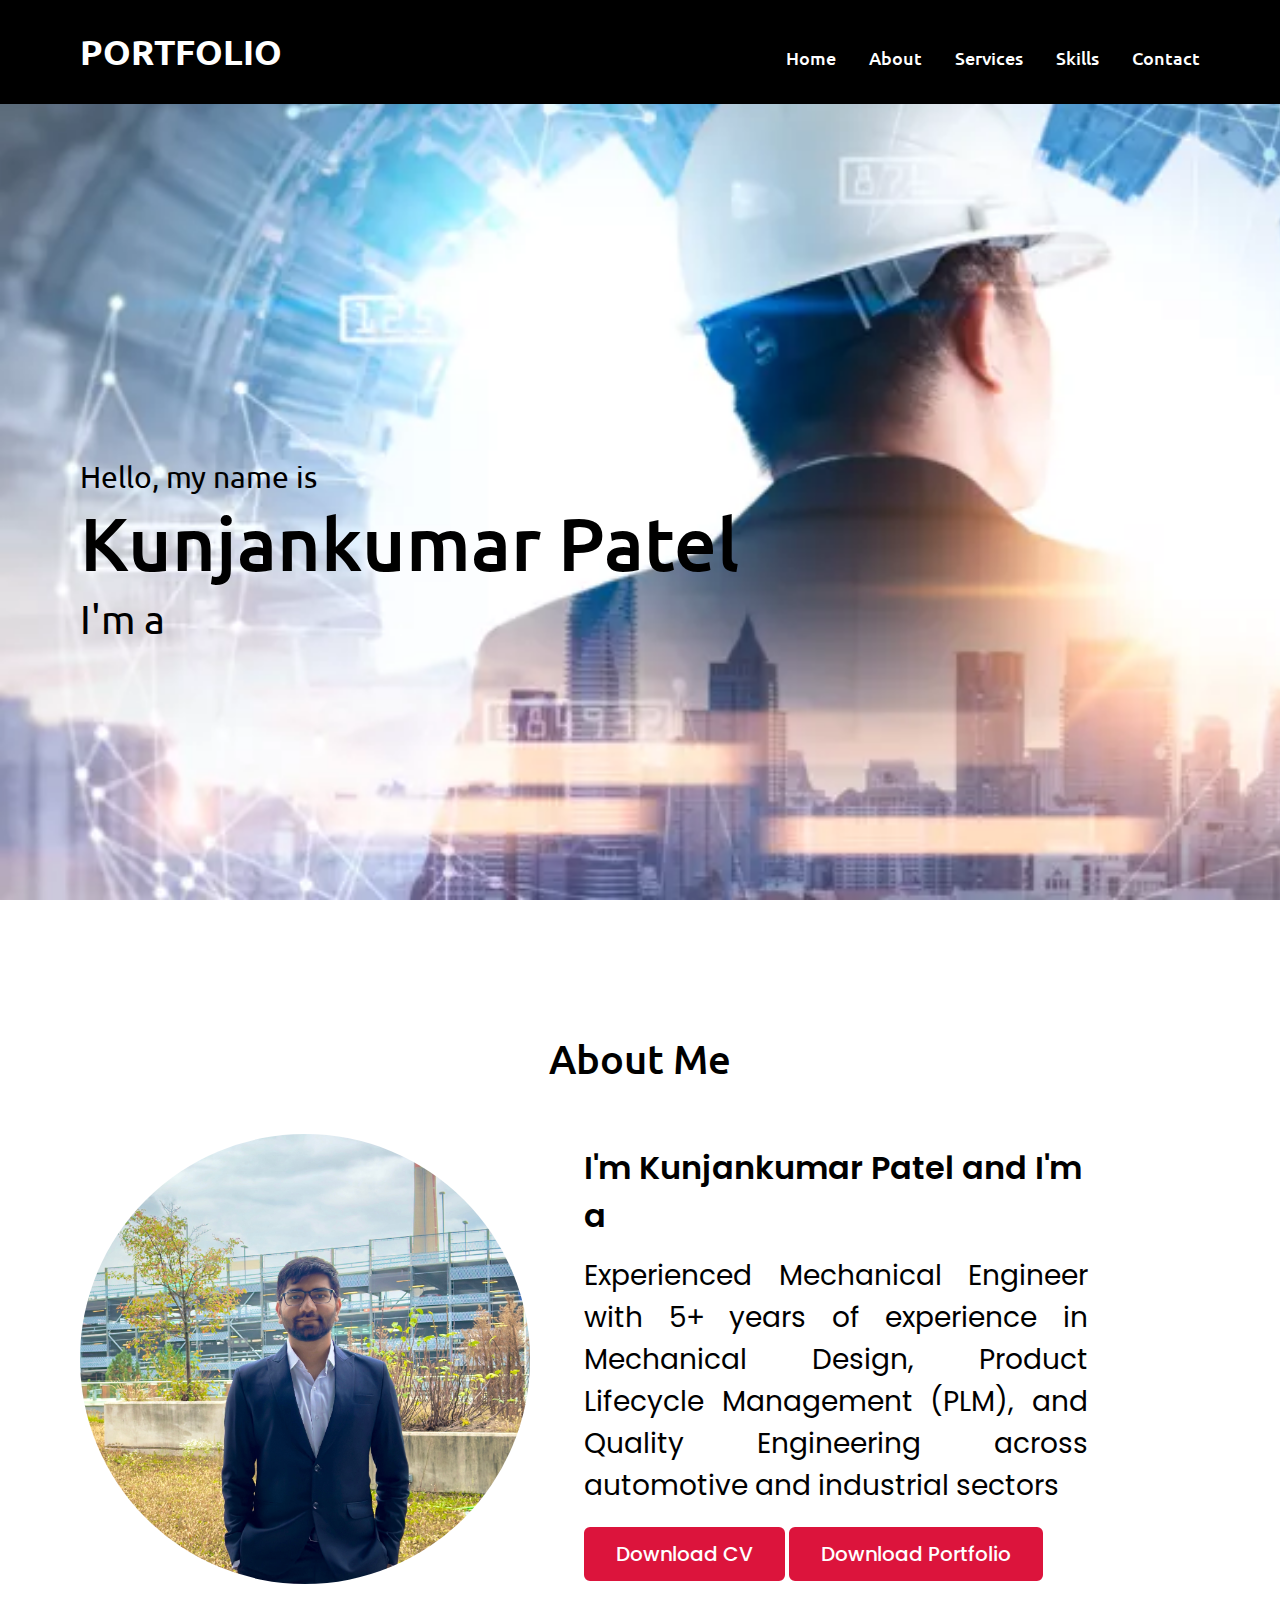
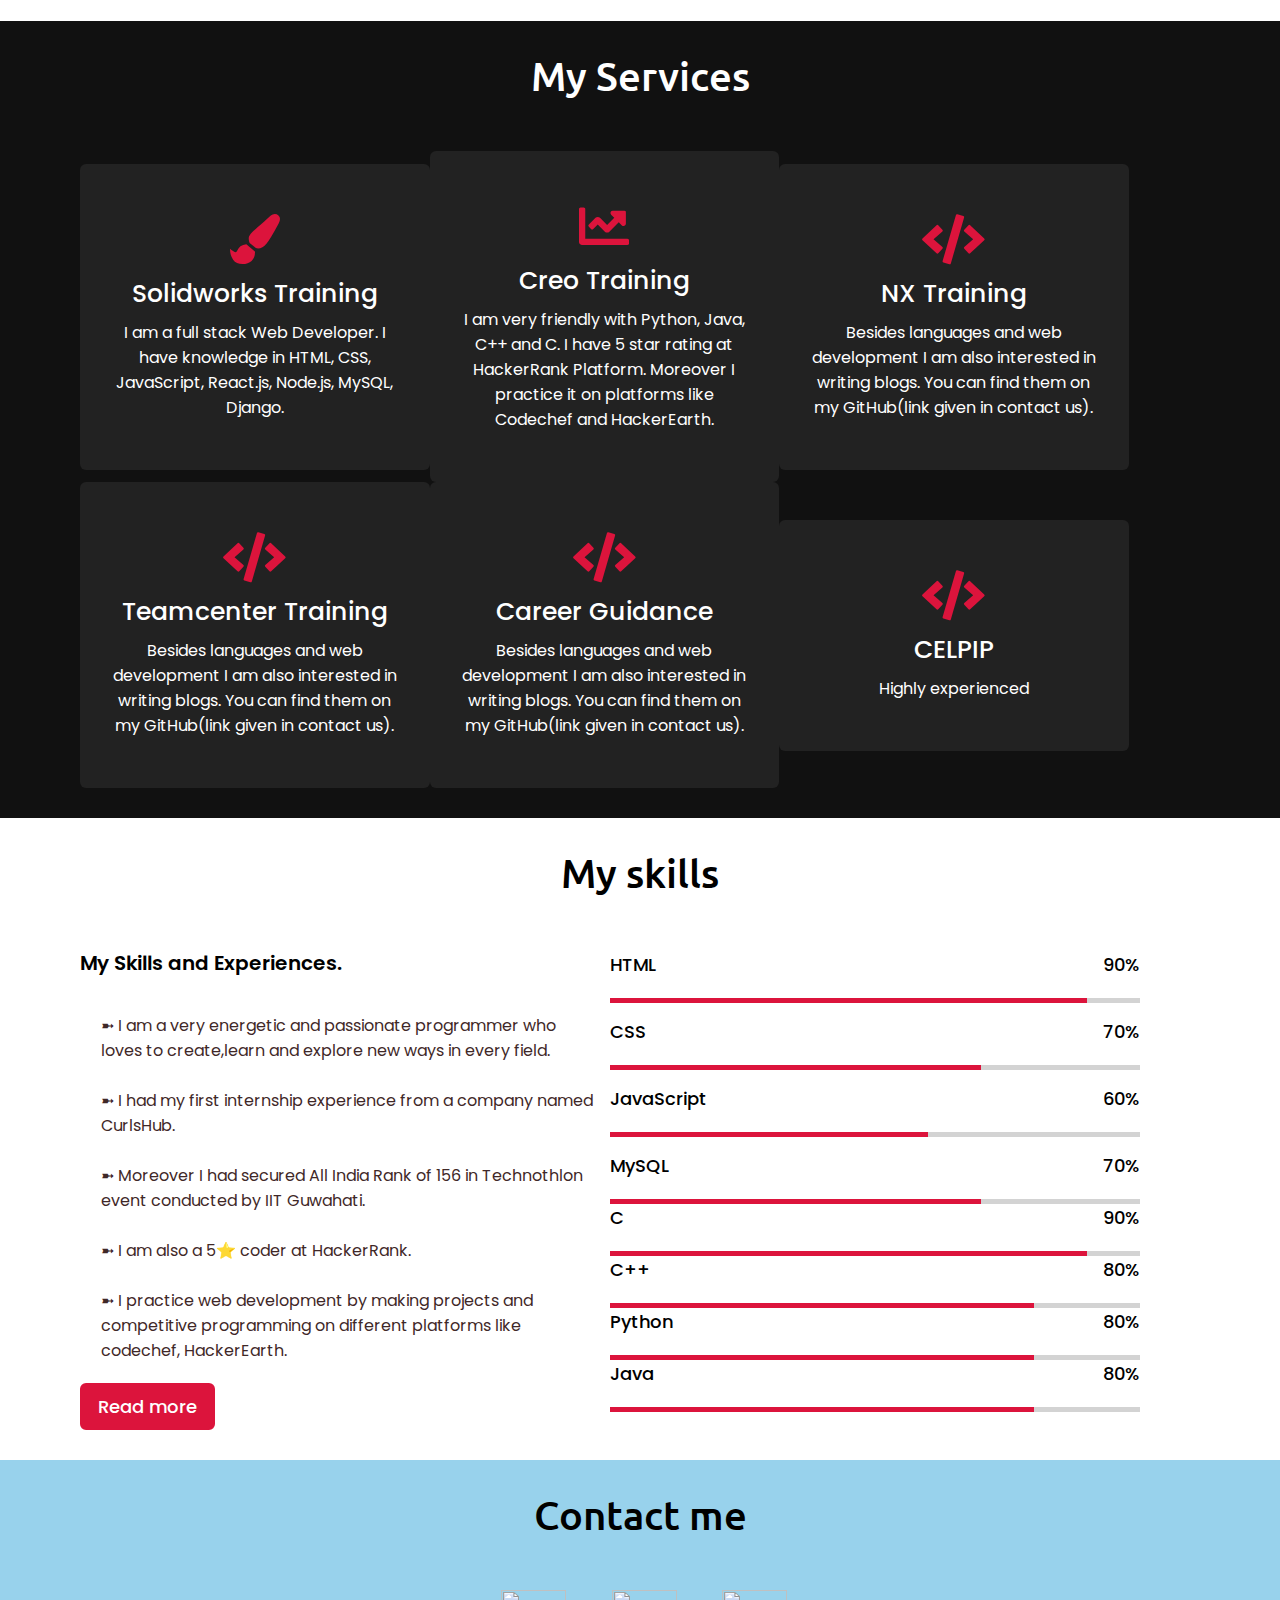
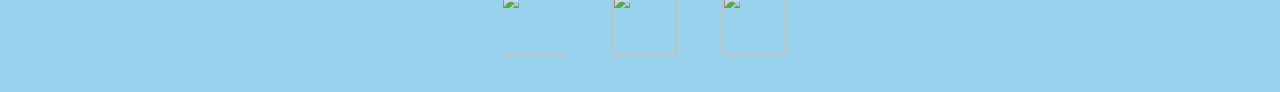
==== index.html @ dd422c94 "Update v1" ====
<!DOCTYPE html>
<html lang="en">
<head>
    <meta charset="UTF-8">
    <meta name="viewport" content="width=device-width, initial-scale=1.0">
    <title>Kunjan's Portfolio</title>
    <link rel="stylesheet" href="style.css">
    <link rel="stylesheet" href="https://cdnjs.cloudflare.com/ajax/libs/font-awesome/5.15.3/css/all.min.css"/>
    <script src="https://code.jquery.com/jquery-3.5.1.min.js"></script>
    <script src="https://cdnjs.cloudflare.com/ajax/libs/typed.js/2.0.11/typed.min.js"></script>
    <script src="https://cdnjs.cloudflare.com/ajax/libs/waypoints/4.0.1/jquery.waypoints.min.js"></script>
    <script src="https://cdnjs.cloudflare.com/ajax/libs/OwlCarousel2/2.3.4/owl.carousel.min.js"></script>
    <link rel="stylesheet" href="https://cdnjs.cloudflare.com/ajax/libs/OwlCarousel2/2.3.4/assets/owl.carousel.min.css"/>

</head>
<body>
    <div class="scroll-up-btn">
        <i class="fas fa-angle-up"></i>
    </div>
    <nav class="navbar">
        <div class="max-width">
            <div class="logo"><a href="#">PORTFO<span>LIO</span></a></div>
            <ul class="menu">
                <li><a href="#home" class="menu-btn">Home</a></li>
                <li><a href="#about" class="menu-btn">About</a></li>
                <li><a href="#services" class="menu-btn">Services</a></li>
                <li><a href="#skills" class="menu-btn">Skills</a></li>
                <li><a href="#contact" class="menu-btn">Contact</a></li>
            </ul>
            <div class="menu-btn">
                <i class="fas fa-bars"></i>
            </div>
        </div>
    </nav>

    <!-- home section start -->
    <section class="home" id="home">
        <div class="max-width">
            <div class="home-content">
                <div class="text-1">Hello, my name is</div>
                <div class="text-2">Kunjankumar Patel</div>
                <div class="text-3">I'm a <span class="typing"></span></div>
                <!-- <a href="#">Hire me</a> -->
            </div>
        </div>
    </section>

    <!-- about section start -->
    <section class="about" id="about">
        <div class="max-width">
            <h2 class="title">About Me</h2>
            <div class="about-content">
                <div class="column left">
                    <img src="images/profile-2.jpg" alt="profile-2">
                </div>
                <div class="column right">
                    <div class="text">I'm Kunjankumar Patel and I'm a <span class="typing-2"></span></div>
                    <p style="font-size: 28px;">Experienced Mechanical Engineer with 5+ years of experience in Mechanical Design, Product Lifecycle Management (PLM), and Quality Engineering across automotive and industrial sectors</p>
                    <a href="https://drive.google.com/file/d/1AfbxkEjsjo0YsPPjgMQxcI9m2tKG1LAT/view?usp=sharing" target="_blank">Download CV</a>
                    <a href="https://drive.google.com/file/d/1v_UxUqCFLa_fbNeFp8MS4AqjCBJvs6bk/view?usp=sharing" target="_blank">Download Portfolio</a>
                </div>
            </div>
        </div>
    </section>

    <!-- services section start -->
    <section class="services" id="services">
        <div class="max-width">
            <h2 class="title">My Services</h2>
            <div class="serv-content">
                <div class="card">
                    <div class="box">
                        <i class="fas fa-paint-brush"></i>
                        <div class="text">Solidworks Training</div>
                        <p>I am a full stack Web Developer. I have knowledge in HTML, CSS, JavaScript, React.js, Node.js, MySQL, Django.</p>
                    </div>
                </div>
                <div class="card">
                    <div class="box">
                        <i class="fas fa-chart-line"></i>
                        <div class="text">Creo Training</div>
                        <p>I am very friendly with Python, Java, C++ and C. I have 5 star rating at HackerRank Platform. Moreover I practice it on platforms like Codechef and HackerEarth.</p>
                    </div>
                </div>
                <div class="card">
                    <div class="box">
                        <i class="fas fa-code"></i>
                        <div class="text">NX Training</div>
                        <p>Besides languages and web development I am also interested in writing blogs. You can find them on my GitHub(link given in contact us).</p>
                    </div>
                </div>
                <div class="card">
                    <div class="box">
                        <i class="fas fa-code"></i>
                        <div class="text">Teamcenter Training</div>
                        <p>Besides languages and web development I am also interested in writing blogs. You can find them on my GitHub(link given in contact us).</p>
                    </div>
                </div>
                <div class="card">
                    <div class="box">
                        <i class="fas fa-code"></i>
                        <div class="text">Career Guidance</div>
                        <p>Besides languages and web development I am also interested in writing blogs. You can find them on my GitHub(link given in contact us).</p>
                    </div>
                </div>
                <div class="card">
                    <div class="box">
                        <i class="fas fa-code"></i>
                        <div class="text">CELPIP</div>
                        <p>Highly experienced</p>
                    </div>
                </div>
               </div>
            </div>
        </div>
    </section>

    <!-- skills section start -->
    <section class="skills" id="skills">
        <div class="max-width">
            <h2 class="title">My skills</h2>
            <div class="skills-content">
                <div class="column left">
                    <div class="text">My Skills and Experiences.</div>
                    <br>
                    <p class="bullet">➼ I am a very energetic and passionate programmer who loves to create,learn and explore new ways in every field.</p><br><p class="bullet">➼ I had my first internship experience from a company named CurlsHub.</p><br><p class="bullet">➼ Moreover I had secured All India Rank of 156 in Technothlon event conducted by IIT Guwahati.</p><br><p class="bullet">➼ I am also a 5⭐ coder at HackerRank.</p><br><p class="bullet">➼ I practice web development by making projects and competitive programming on different platforms like codechef, HackerEarth. </p>
                    <a href="#">Read more</a>
                </div>
                <div class="column right">
                    <div class="bars">
                        <div class="info">
                            <span>HTML</span>
                            <span>90%</span>
                        </div>
                        <div class="line html"></div>
                    </div>
                    <div class="bars">
                        <div class="info">
                            <span>CSS</span>
                            <span>70%</span>
                        </div>
                        <div class="line css"></div>
                    </div>
                    <div class="bars">
                        <div class="info">
                            <span>JavaScript</span>
                            <span>60%</span>
                        </div>
                        <div class="line js"></div>
                    </div>
                    <div class="bars">
                        <div class="info">
                            <span>MySQL</span>
                            <span>70%</span>
                        </div>
                        <div class="line mysql"></div>
                    <div class="bars">
                        <div class="info">
                            <span>C</span>
                            <span>90%</span>
                        </div>
                        <div class="line C"></div>
                    <div class="bars">
                        <div class="info">
                            <span>C++</span>
                            <span>80%</span>
                        </div>
                        <div class="line Cpp"></div>
                    <div class="bars">
                        <div class="info">
                            <span>Python</span>
                            <span>80%</span>
                        </div>
                        <div class="line python"></div>
                    <div class="bars">
                        <div class="info">
                            <span>Java</span>
                            <span>80%</span>
                        </div>
                        <div class="line java"></div>
                        </div>
                        </div>
                    </div>
                </div>
            </div>
        </div>
    </section>

    <!-- contact section start -->
    <section class="contact" id="contact">
        <div class="max-width">
            <h2 class="title">Contact me</h2>
            <p align="center"> 

                &nbsp; <a href="https://www.linkedin.com/in/jaahanava-joshi-10/" class="symbol" target="_blank" rel="noopener noreferrer"><img src="https://i.pinimg.com/originals/de/b4/6f/deb46f02a59e3b3a2aa58fac16290d63.gif" width="65" height="65" /></a>

                &nbsp; <a href="mailto:jaahanavajoshi@gmail.com" class="symbol" target="_blank" rel="noopener noreferrer"><img src="https://img.icons8.com/plasticine/100/000000/gmail.png"  width="65" height="65" /></a>

                &nbsp; <a href="https://www.instagram.com/jaahanava/" class="symbol" target="_blank" rel="noopener noreferrrer"><img src="https://media1.tenor.com/images/f26b2768c4f985a9349c3db3b2ef6a75/tenor.gif?itemid=12518165" width="65" height="65"/></a>

                </p>
        </div>
    </section>
    <script src="script.js"></script>
</body>
</html>
---- style.css ----
@import url('https://fonts.googleapis.com/css2?family=Poppins:wght@400;500;600;700&family=Ubuntu:wght@400;500;700&display=swap');

*{
    margin: 0;
    padding: 0;
    box-sizing: border-box;
    text-decoration: none;
}
html{
    scroll-behavior: smooth;
    width: 100%;
}

/* custom scroll bar */
::-webkit-scrollbar {
    width: 10px;
}
::-webkit-scrollbar-track {
    background: #f1f1f1;
}
::-webkit-scrollbar-thumb {
    background: #888;
}

::-webkit-scrollbar-thumb:hover {
    background: #555;
}

/* all similar content styling codes */
section{
    padding: 30px 0;
}
.max-width{
    padding: 0 80px;
    margin: auto;
}
.about, .services, .skills, .teams, .contact, footer{
    font-family: 'Poppins', sans-serif;
}
.about .about-content,
.services .serv-content,
.skills .skills-content,
.contact .contact-content{
    display: flex;
    flex-wrap: wrap;
    align-items: center;
}
section .title{
    position: static;
    text-align: center;
    font-size: 40px;
    font-weight: 500;
    margin-bottom: 40px;
    padding-bottom: 10px;
    font-family: 'Ubuntu', sans-serif;
}
section .title::before{
    /* content: ""; */
    position: absolute;
    bottom: 0px;
    left: 50%;
    width: 180px;
    height: 3px;
    background: #111;
    transform: translateX(-50%);
}
section .title::after{
    position: absolute;
    bottom: -8px;
    left: 50%;
    font-size: 20px;
    color: crimson;
    padding: 0 5px;
    background: #fff;
    transform: translateX(-50%);
}

/* navbar styling */
.navbar{
    position: sticky;
    background-color: black;
    width: 100%;
    z-index: 999;
    padding: 30px 0;
    font-family: 'Ubuntu', sans-serif;
    transition: all 0.3s ease;
}
.navbar.sticky{
    padding: 15px 0;
    position: sticky;
    background: crimson;
}
.navbar .max-width{
    display: flex;
    font-size: 35px;
    align-items: center;
    justify-content: space-between;
}
.navbar .logo a{
    color: white;
    font-size: 35px;
    font-weight: 600;
}
.navbar .logo a span{
    /* color: crimson; */
    transition: all 0.3s ease;
}
.navbar.sticky .logo a span{
    color: #fff;
}
.navbar .menu li{
    list-style: none;
    display: inline-block;
}
.navbar .menu li a{
    display: block;
    color: white;
    font-size: 18px;
    font-weight: 500;
    margin-left: 25px;
    transition: all 0.3s ease-out;
}
.navbar .menu li a:hover{
    color: crimson;
}
.navbar.sticky .menu li a:hover{
    color: #fff;
}

/* menu btn styling */
.menu-btn{
    color: #fff;
    font-size: 23px;
    cursor: pointer;
    display: none;
}
.scroll-up-btn{
    position: fixed;
    height: 45px;
    width: 42px;
    background: crimson;
    right: 30px;
    bottom: 10px;
    text-align: center;
    line-height: 45px;
    color: #fff;
    z-index: 9999;
    font-size: 30px;
    border-radius: 6px;
    border-bottom-width: 2px;
    cursor: pointer;
    opacity: 0;
    pointer-events: none;
    transition: all 0.3s ease;
}
.scroll-up-btn.show{
    bottom: 30px;
    opacity: 1;
    pointer-events: auto;
}
.scroll-up-btn:hover{
    filter: brightness(90%);
}


/* home section styling */
.home{
    display: flex;
    background: url("images/newbanner.webp") no-repeat;
    height: 100vh;
    color: #f40c0c;
    min-height: 500px;
    background-size: cover;
    background-attachment: fixed;
    font-family: 'Ubuntu', sans-serif;
}
.home .max-width{
  width: 100%;
  display: flex;
}
.home .max-width .row{
  margin-right: 0;
}
.home .home-content .text-1{
    font-size: 30px;
    color:black;
}
.home .home-content .text-2{
    color:black;
    font-size: 75px;
    font-weight: 500;
}
.home .home-content .text-3{
    color:black;
    font-size: 40px;
    margin: 5px 0;
}
.home .home-content .text-3 span{
    color: crimson;
    font-weight: 500;
}

.about .about-content .left{
    width: 45%;
}
.about .about-content .left img{
    height: 450px;
    width: 450px;
    object-fit: cover;
    border-radius: 70%;
}
.about .about-content .right{
    width: 45%;
}
.about .about-content .right .text{
    font-size: 32px;
    font-weight: 600;
    margin-bottom: 15px;
}
.about .about-content .right .text span{
    color: crimson;
}
.about .about-content .right p{
    text-align: justify;

}
.about .about-content .right a{
    display: inline-block;
    background: crimson;
    color: #fff;
    font-size: 20px;
    font-weight: 500;
    padding: 10px 30px;
    margin-top: 20px;
    border-radius: 6px;
    border: 2px solid crimson;
    transition: all 0.3s ease;
}
.about .about-content .right a:hover{
    color: black;
    background: white;
}

/* services section styling */
.services, .teams{
    color:#fff;
    background: #111;
}
.services .title::before,
.teams .title::before{
    background: #fff;
}
.services .serv-content .card{
    width: calc(33% - 20px);
    background: #222;
    text-align: center;
    border-radius: 6px;
    padding: 50px 25px;
    cursor: pointer;
    transition: all 0.3s ease-out;
}
.services .serv-content .card:hover{
    background: crimson;
}
.services .serv-content .card .box{
    transition: all 0.3s ease-out;
}
.services .serv-content .card:hover .box{
    transform: scale(1.05);
}
.services .serv-content .card i{
    font-size: 50px;
    color: crimson;
    transition: all 0.3s ease-out;
}
.services .serv-content .card:hover i{
    color: #fff;
}
.services .serv-content .card .text{
    font-size: 25px;
    font-weight: 500;
    margin: 10px 0 7px 0;
}

/* skills section styling */


.skills .skills-content .column{
    width: calc(50% - 30px);
}
.skills .skills-content .left .text{
    font-size: 20px;
    font-weight: 600;
    margin-bottom: 10px;
}
.skills .skills-content .left p{
    text-align: justify;
    text-align: left;
    padding-right: 2%;
}
.skills .skills-content .left a{
    display: inline-block;
    background: crimson;
    color: #fff;
    font-size: 18px;
    font-weight: 500;
    padding: 8px 16px;
    margin-top: 20px;
    border-radius: 6px;
    border: 2px solid crimson;
    transition: all 0.3s ease;
}
.skills .skills-content .left a:hover{
    color: crimson;
    background: none;
}
.skills .skills-content .right .bars{
    margin-bottom: 15px;
}
.skills .skills-content .right .info{
    display: flex;
    margin-bottom: 20px;
    align-items: center;
    justify-content: space-between;
}
.skills .skills-content .right span{
    font-weight: 500;
    font-size: 18px;
}
.skills .skills-content .right .line{
    height: 5px;
    width: 100%;
    background: lightgrey;
    position: relative;
}
.skills .skills-content .right .line::before{
    content: "";
    position: absolute;
    height: 100%;
    left: 0;
    top: 0;
    background: crimson;
}
.skills-content .right .html::before{
    width: 90%;
}
.skills-content .right .css::before{
    width: 70%;
}
.skills-content .right .js::before{
    width: 60%;
}
.skills-content .right .mysql::before{
    width: 70%;
}
.skills-content .right .C::before{
    width: 90%;
}
.skills-content .right .Cpp::before{
    width: 80%;
}
.skills-content .right .python::before{
    width: 80%;
}
.skills-content .right .java::before{
    width: 80%;
}
.bullet {
    color: rgb(63, 40, 40);
    margin-left: 4%;
}


/* contact section styling */
.contact {
    background-color: rgb(152, 210, 236);
}
.symbol {
    padding: 1.5%;
}

/* responsive media query start */
@media (max-width: 1104px) {
    .about .about-content .left img{
        height: 230px;
        width: 230px;
    }
}

@media (max-width: 991px) {
    .max-width{
        padding: 0 24px;
    }
}
@media (max-width: 947px){
    .menu-btn{
        display: block;
        z-index: 999;
    }
    .menu-btn i.active:before{
        content: "\f00d";
    }
    .navbar .menu{
        position: fixed;
        height: 100vh;
        width: 100%;
        left: -100%;
        top: 0;
        background: #111;
        text-align: center;
        padding-top: 80px;
        transition: all 0.3s ease-out;
    }
    .navbar .menu.active{
        left: 0;
    }
    .navbar .menu li{
        display: block;
    }
    .navbar .menu li a{
        display: inline-block;
        margin: 20px 0;
        font-size: 25px;
    }
    .home .home-content .text-2{
        font-size: 70px;
    }
    .home .home-content .text-3{
        font-size: 35px;
    }
    .home .home-content a{
        font-size: 23px;
        padding: 10px 30px;
    }
    .max-width{
        max-width: 930px;
    }
    .about .about-content .column{
        width: 100%;
    }
    .about .about-content .left{
        display: flex;
        justify-content: center;
        margin: 0 auto 60px;
    }
    .about .about-content .right{
        flex: 100%;
    }
    .services .serv-content .card{
        width: calc(50% - 10px);
        margin-bottom: 20px;
    }
    .skills .skills-content .column,
    .contact .contact-content .column{
        width: 100%;
        margin-bottom: 35px;
    }
}

@media (max-width: 690px) {
    .max-width{
        padding: 0 23px;
    }
    .home .home-content .text-2{
        font-size: 60px;
    }
    .home .home-content .text-3{
        font-size: 32px;
    }
    .home .home-content a{
        font-size: 20px;
    }
    .services .serv-content .card{
        width: 100%;
    }
}

@media (max-width: 500px) {
    .home .home-content .text-2{
        font-size: 50px;
    }
    .home .home-content .text-3{
        font-size: 27px;
    }
    .about .about-content .right .text,
    .skills .skills-content .left .text{
        font-size: 19px;
    }
    .contact .right form .fields{
        flex-direction: column;
    }
    .contact .right form .name,
    .contact .right form .email{
        margin: 0;
    }
    .right form .error-box{
       width: 100%;
    }
    .scroll-up-btn{
        right: 15px;
        bottom: 15px;
        height: 38px;
        width: 35px;
        font-size: 23px;
        line-height: 38px;
    }
    .symbol {
        padding: 12px 15px 12px 15px;
    }
}
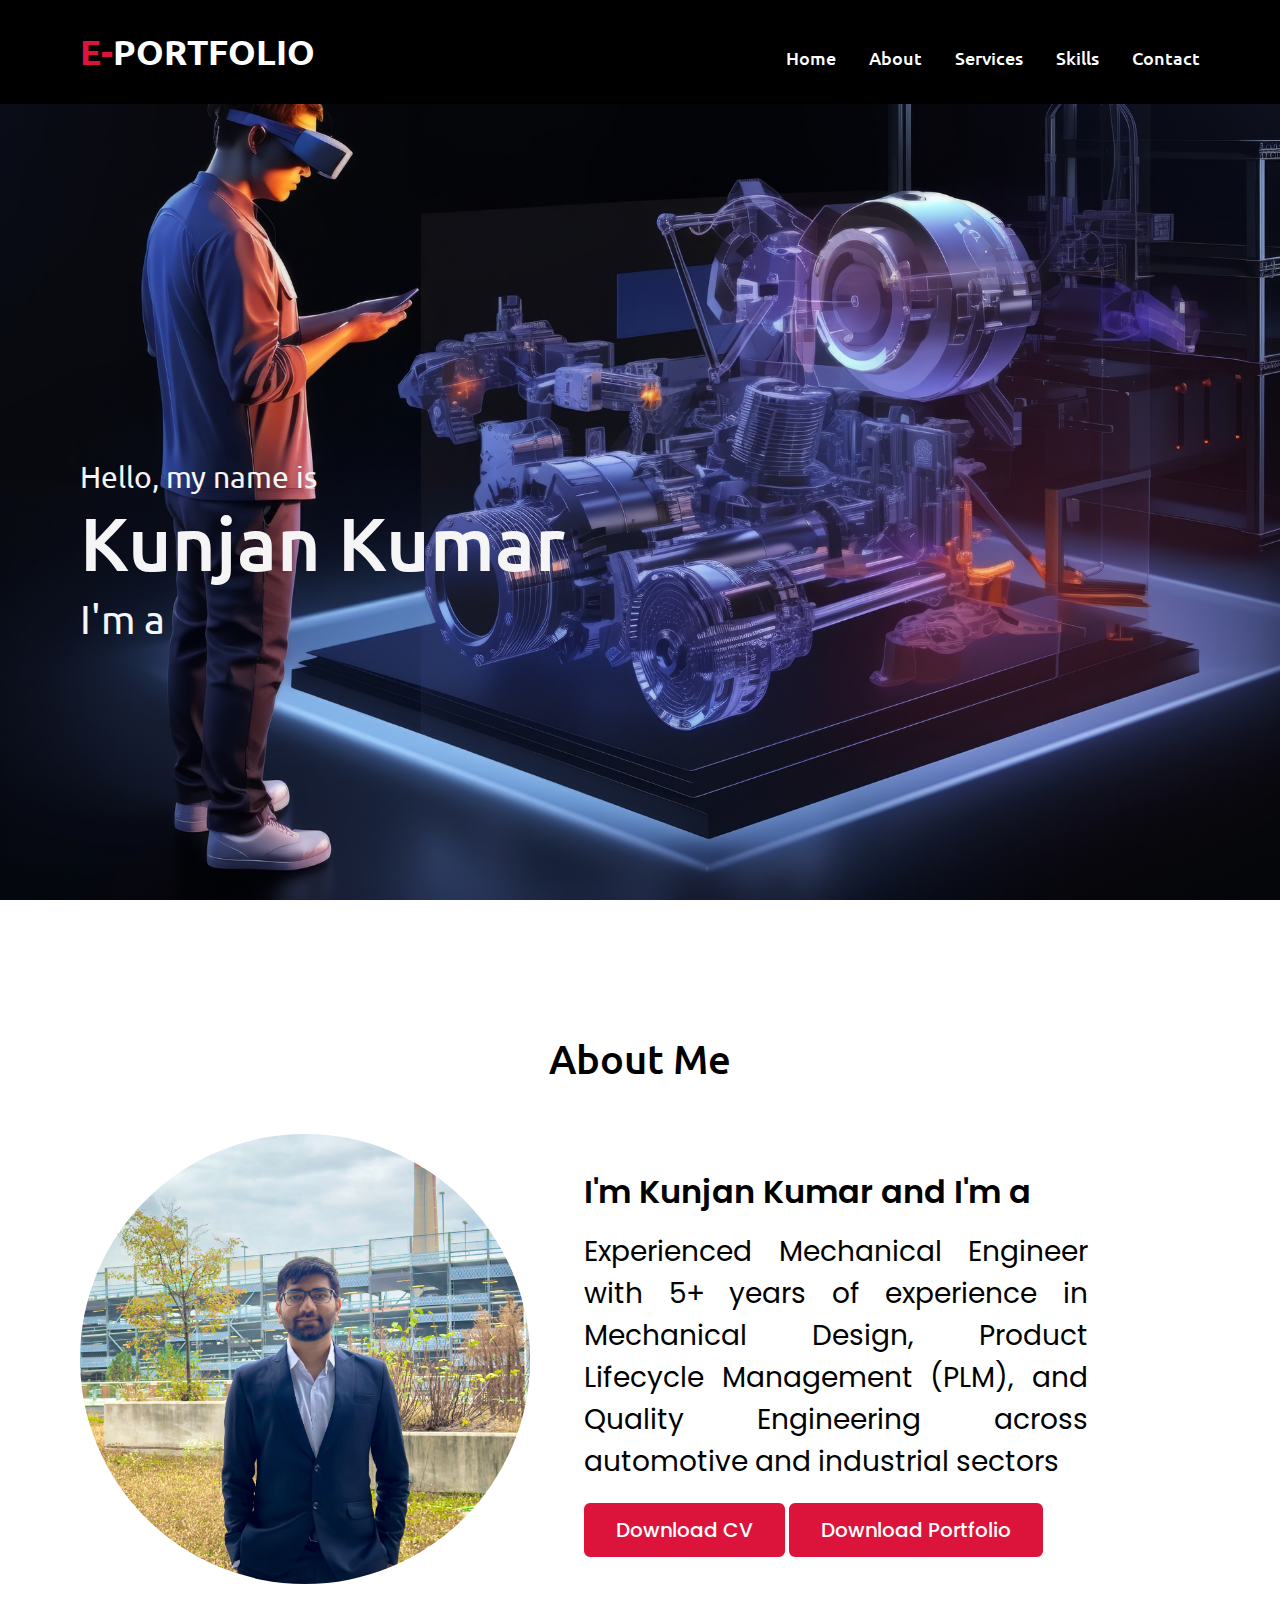
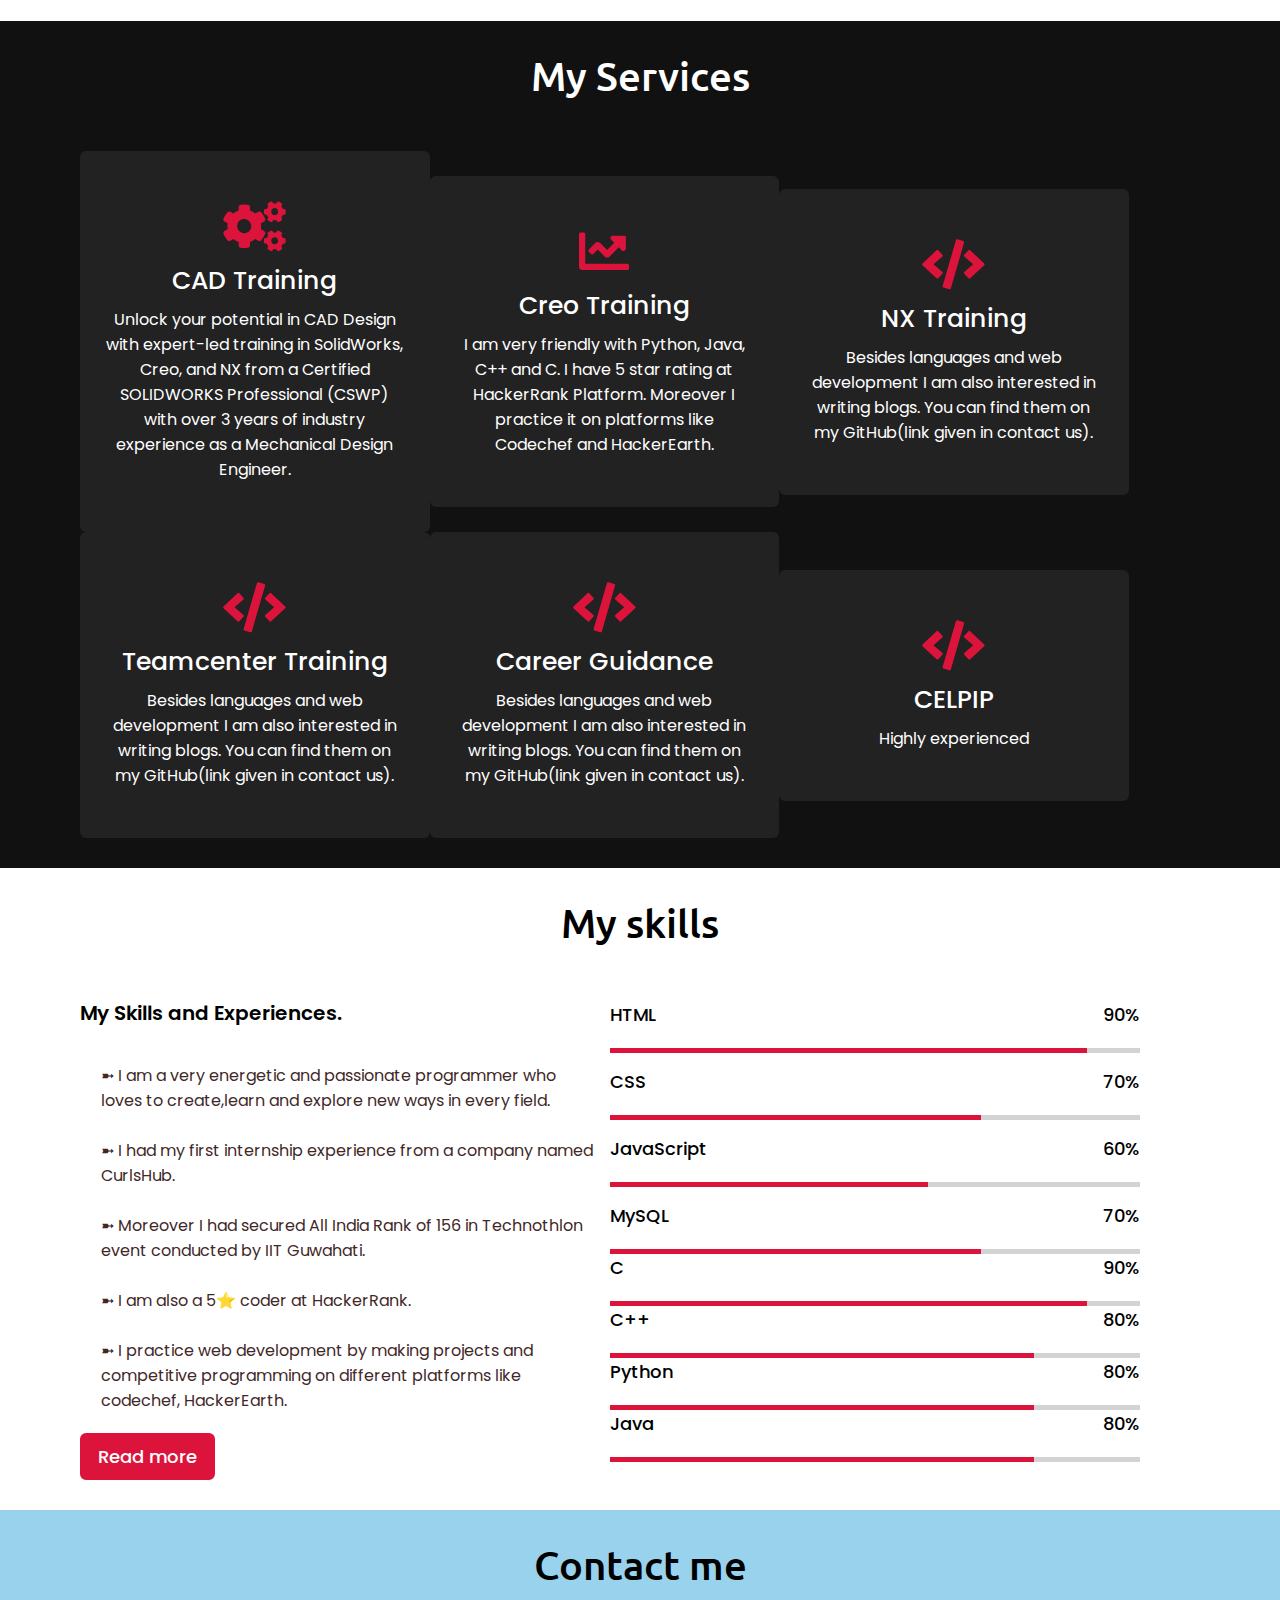
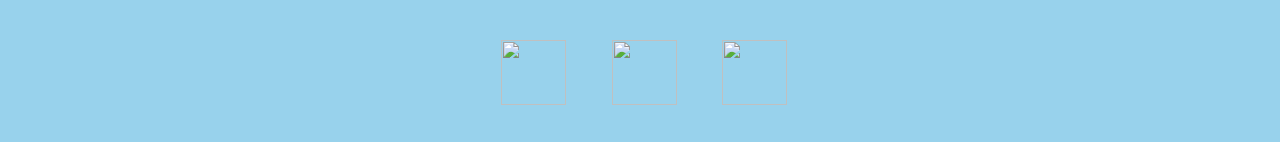
==== commit 7f9bf395: "updateee" ====
--- a/index.html
+++ b/index.html
@@ -3,7 +3,7 @@
 <head>
     <meta charset="UTF-8">
     <meta name="viewport" content="width=device-width, initial-scale=1.0">
-    <title>Kunjan's Portfolio</title>
+    <title>Kunjan Kumar Portfolio</title>
     <link rel="stylesheet" href="style.css">
     <link rel="stylesheet" href="https://cdnjs.cloudflare.com/ajax/libs/font-awesome/5.15.3/css/all.min.css"/>
     <script src="https://code.jquery.com/jquery-3.5.1.min.js"></script>
@@ -19,7 +19,7 @@
     </div>
     <nav class="navbar">
         <div class="max-width">
-            <div class="logo"><a href="#">PORTFO<span>LIO</span></a></div>
+            <div class="logo"><a href="#">E-<span>PORTFOLIO</span></a></div>
             <ul class="menu">
                 <li><a href="#home" class="menu-btn">Home</a></li>
                 <li><a href="#about" class="menu-btn">About</a></li>
@@ -38,7 +38,7 @@
         <div class="max-width">
             <div class="home-content">
                 <div class="text-1">Hello, my name is</div>
-                <div class="text-2">Kunjankumar Patel</div>
+                <div class="text-2">Kunjan Kumar</div>
                 <div class="text-3">I'm a <span class="typing"></span></div>
                 <!-- <a href="#">Hire me</a> -->
             </div>
@@ -54,10 +54,10 @@
                     <img src="images/profile-2.jpg" alt="profile-2">
                 </div>
                 <div class="column right">
-                    <div class="text">I'm Kunjankumar Patel and I'm a <span class="typing-2"></span></div>
+                    <div class="text">I'm Kunjan Kumar and I'm a <span class="typing-2"></span></div>
                     <p style="font-size: 28px;">Experienced Mechanical Engineer with 5+ years of experience in Mechanical Design, Product Lifecycle Management (PLM), and Quality Engineering across automotive and industrial sectors</p>
                     <a href="https://drive.google.com/file/d/1AfbxkEjsjo0YsPPjgMQxcI9m2tKG1LAT/view?usp=sharing" target="_blank">Download CV</a>
-                    <a href="https://drive.google.com/file/d/1v_UxUqCFLa_fbNeFp8MS4AqjCBJvs6bk/view?usp=sharing" target="_blank">Download Portfolio</a>
+                    <a href="https://drive.google.com/file/d/1DJBXZLLs9EttHGOWjbt9uPzlmtWG4WTR/view?usp=sharing" target="_blank">Download Portfolio</a>
                 </div>
             </div>
         </div>
@@ -70,9 +70,14 @@
             <div class="serv-content">
                 <div class="card">
                     <div class="box">
-                        <i class="fas fa-paint-brush"></i>
-                        <div class="text">Solidworks Training</div>
-                        <p>I am a full stack Web Developer. I have knowledge in HTML, CSS, JavaScript, React.js, Node.js, MySQL, Django.</p>
+                        <!-- KK NOTE - Extra Symbol <i class="fas fa-cube"></i> -->
+                        <!-- <i class="fas fa-drafting-compass"></i> -->
+                        <i class="fas fa-cogs"></i>
+                        <!-- <i class="fas fa-tools"></i> -->
+                        <div class="text">CAD Training</div>
+                        <p>Unlock your potential in CAD Design with expert-led training in SolidWorks, Creo, and NX from a Certified SOLIDWORKS Professional (CSWP) with over 3 years of industry experience as a Mechanical Design Engineer.
+                            <!-- KK NOTE - Extra Line: Learn industry-leading techniques from someone who’s improved project efficiency and mastered precision design. Join now to elevate your CAD skills to a professional level! -->
+                        </p>
                     </div>
                 </div>
                 <div class="card">
@@ -192,7 +197,7 @@
             <h2 class="title">Contact me</h2>
             <p align="center"> 
 
-                &nbsp; <a href="https://www.linkedin.com/in/jaahanava-joshi-10/" class="symbol" target="_blank" rel="noopener noreferrer"><img src="https://i.pinimg.com/originals/de/b4/6f/deb46f02a59e3b3a2aa58fac16290d63.gif" width="65" height="65" /></a>
+                &nbsp; <a href="https://www.linkedin.com/in/kunjan0606/" class="symbol" target="_blank" rel="noopener noreferrer"><img src="https://i.pinimg.com/originals/de/b4/6f/deb46f02a59e3b3a2aa58fac16290d63.gif" width="65" height="65" /></a>
 
                 &nbsp; <a href="mailto:jaahanavajoshi@gmail.com" class="symbol" target="_blank" rel="noopener noreferrer"><img src="https://img.icons8.com/plasticine/100/000000/gmail.png"  width="65" height="65" /></a>
 
--- a/style.css
+++ b/style.css
@@ -98,12 +98,12 @@
     justify-content: space-between;
 }
 .navbar .logo a{
-    color: white;
+    color: crimson;
     font-size: 35px;
     font-weight: 600;
 }
 .navbar .logo a span{
-    /* color: crimson; */
+    color: white;
     transition: all 0.3s ease;
 }
 .navbar.sticky .logo a span{
@@ -167,7 +167,7 @@
 /* home section styling */
 .home{
     display: flex;
-    background: url("images/newbanner.webp") no-repeat;
+    background: url("images/banner1.jpg") no-repeat;
     height: 100vh;
     color: #f40c0c;
     min-height: 500px;
@@ -184,20 +184,20 @@
 }
 .home .home-content .text-1{
     font-size: 30px;
-    color:black;
+    color:whitesmoke;
 }
 .home .home-content .text-2{
-    color:black;
+    color:whitesmoke;
     font-size: 75px;
     font-weight: 500;
 }
 .home .home-content .text-3{
-    color:black;
+    color:whitesmoke;
     font-size: 40px;
     margin: 5px 0;
 }
 .home .home-content .text-3 span{
-    color: crimson;
+    color: white;
     font-weight: 500;
 }
 
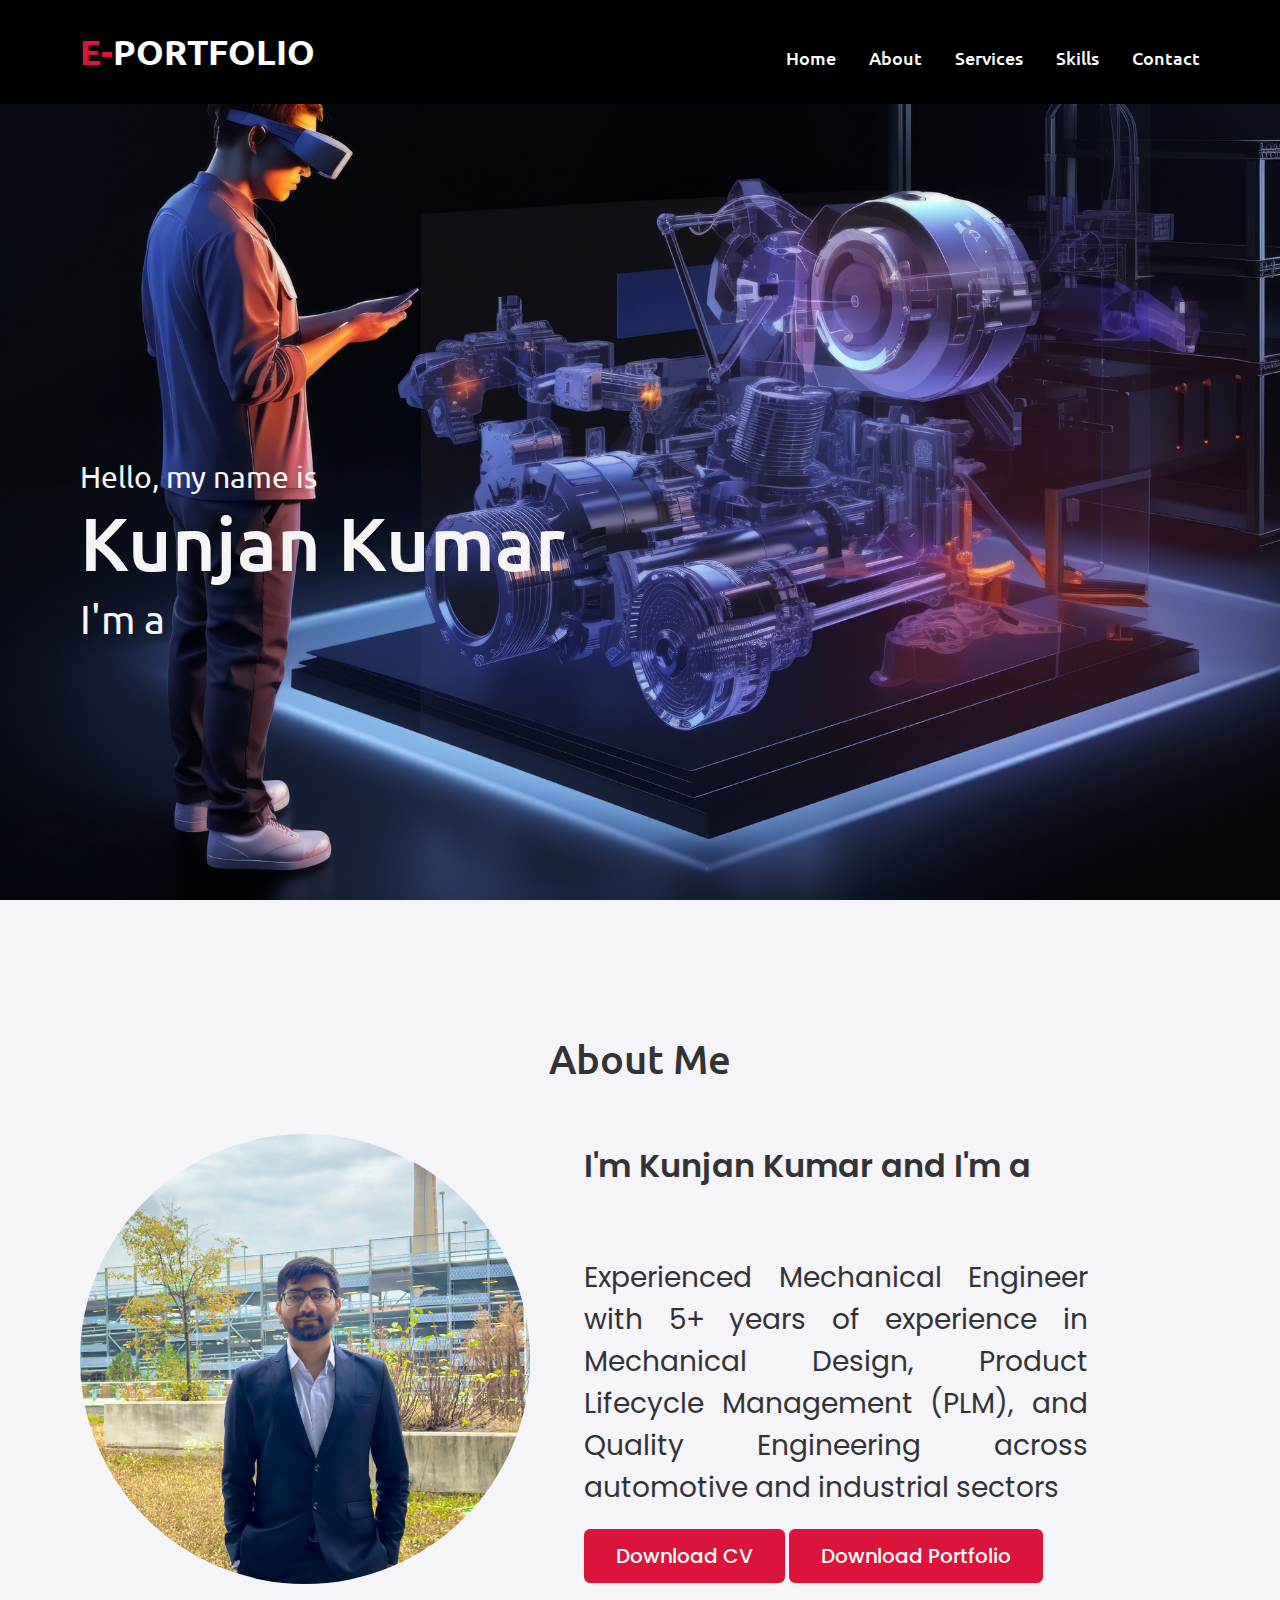
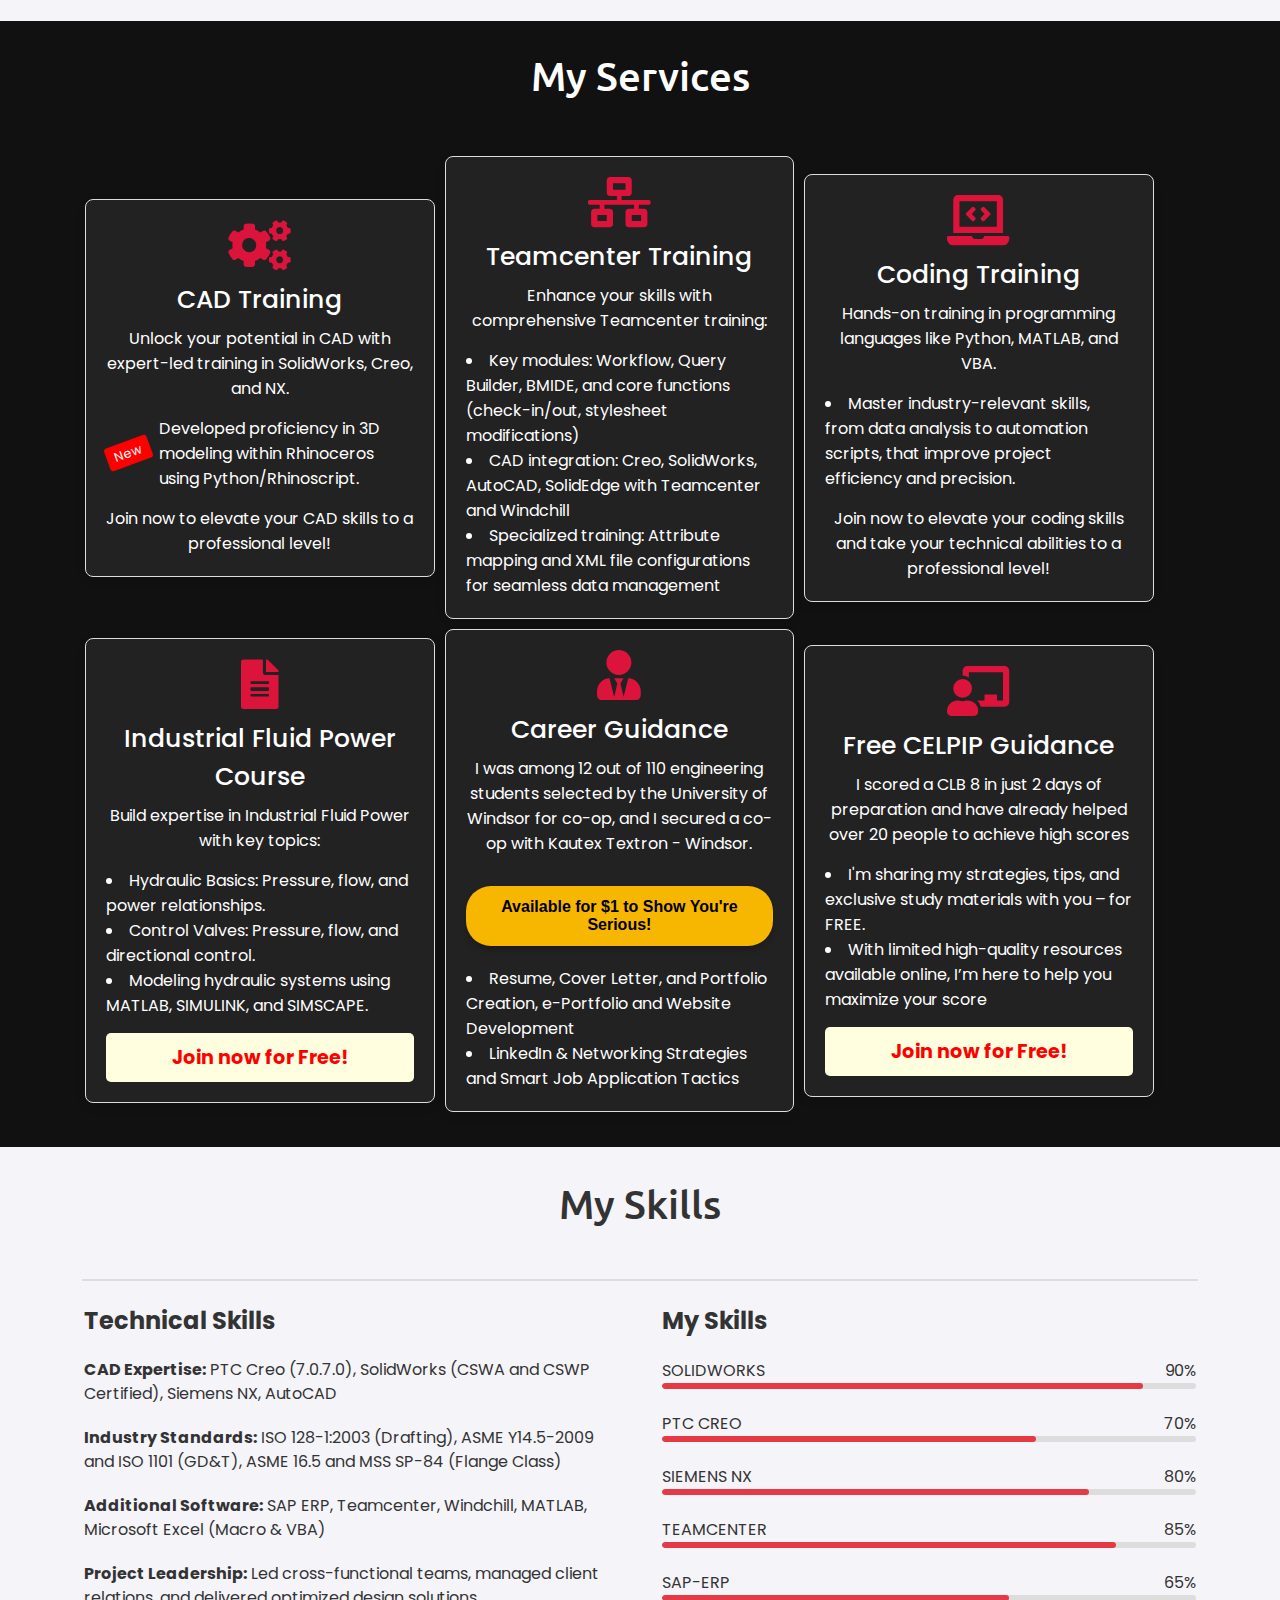
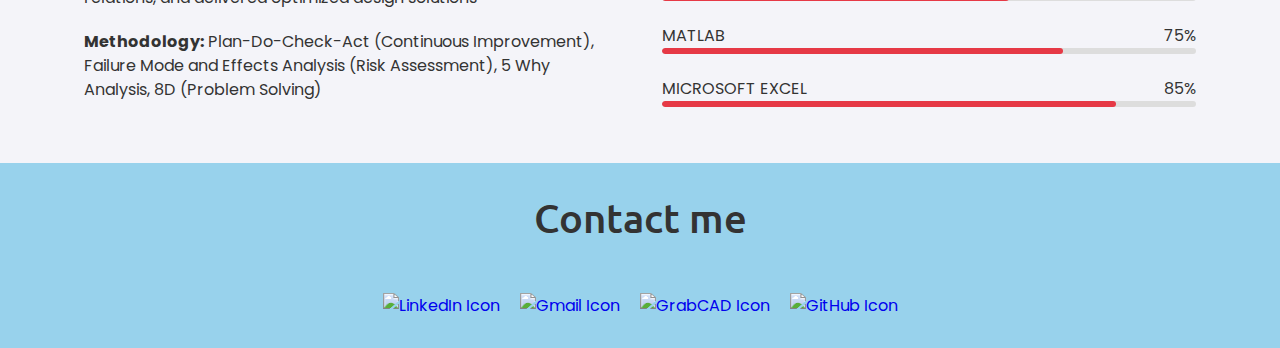
==== commit 3ad1f178: "Update v5" ====
--- a/index.html
+++ b/index.html
@@ -54,7 +54,10 @@
                     <img src="images/profile-2.jpg" alt="profile-2">
                 </div>
                 <div class="column right">
-                    <div class="text">I'm Kunjan Kumar and I'm a <span class="typing-2"></span></div>
+                    <!-- <div class="text">I'm Kunjan Kumar and I'm a <span class="typing-2"></span></div> -->
+                    <div class="text" style="height: 100px;">
+                        I'm Kunjan Kumar and I'm a <span class="typing-2"></span>
+                    </div>                    
                     <p style="font-size: 28px;">Experienced Mechanical Engineer with 5+ years of experience in Mechanical Design, Product Lifecycle Management (PLM), and Quality Engineering across automotive and industrial sectors</p>
                     <a href="https://drive.google.com/file/d/1AfbxkEjsjo0YsPPjgMQxcI9m2tKG1LAT/view?usp=sharing" target="_blank">Download CV</a>
                     <a href="https://drive.google.com/file/d/1DJBXZLLs9EttHGOWjbt9uPzlmtWG4WTR/view?usp=sharing" target="_blank">Download Portfolio</a>
@@ -68,51 +71,113 @@
         <div class="max-width">
             <h2 class="title">My Services</h2>
             <div class="serv-content">
-                <div class="card">
+                <div class="card"style="border: 1px solid #ddd; border-radius: 8px; margin: 5px; padding: 20px; box-shadow: 0px 4px 8px rgba(0, 0, 0, 0.1);">
                     <div class="box">
                         <!-- KK NOTE - Extra Symbol <i class="fas fa-cube"></i> -->
                         <!-- <i class="fas fa-drafting-compass"></i> -->
                         <i class="fas fa-cogs"></i>
                         <!-- <i class="fas fa-tools"></i> -->
                         <div class="text">CAD Training</div>
-                        <p>Unlock your potential in CAD Design with expert-led training in SolidWorks, Creo, and NX from a Certified SOLIDWORKS Professional (CSWP) with over 3 years of industry experience as a Mechanical Design Engineer.
-                            <!-- KK NOTE - Extra Line: Learn industry-leading techniques from someone who’s improved project efficiency and mastered precision design. Join now to elevate your CAD skills to a professional level! -->
+                        <p style="position: relative;">
+                            <p style="text-align: center; margin-bottom: 15px;">Unlock your potential in CAD with expert-led training in SolidWorks, Creo, and NX.</p>
+                                <div style="text-align: left; width: fit-content; margin: 0 auto;">
+                                    <div style="display: flex; align-items: center; margin-top: 10px;">
+                                        <span style="display: inline-block; transform: rotate(-20deg); background-color: red; color: white; padding: 3px 8px; margin-right: 8px; border-radius: 3px; font-size: 0.8em;">
+                                            New
+                                        </span>
+                                        Developed proficiency in 3D modeling within Rhinoceros using Python/Rhinoscript.
+                                    </div>
+                                </div>
+                                <p style="text-align: center; margin-top: 15px;">Join now to elevate your CAD skills to a professional level!</p>
+                    </div>
+                </div>
+                <div class="card"style="border: 1px solid #ddd; border-radius: 8px; margin: 5px; padding: 20px; box-shadow: 0px 4px 8px rgba(0, 0, 0, 0.1);">
+                    <div class="box">
+                        <!-- <i class="fas fa-chart-line"></i>
+                        <i class="fas fa-project-diagram"></i>
+                        <i class="fas fa-database"></i> -->
+                        <i class="fas fa-network-wired"></i>
+                        <div class="text">Teamcenter Training</div>
+                        <p style="text-align: center;margin-bottom: 15px;">Enhance your skills with comprehensive Teamcenter training:</p>
+                        <ul style="text-align: left; list-style-position: inside; padding: 0; margin: 0 auto; width: fit-content;">
+                            <li>Key modules: Workflow, Query Builder, BMIDE, and core functions (check-in/out, stylesheet modifications)</li>
+                            <li>CAD integration: Creo, SolidWorks, AutoCAD, SolidEdge with Teamcenter and Windchill</li>
+                            <li>Specialized training: Attribute mapping and XML file configurations for seamless data management</li>
+                        </ul>
+                        <!-- <p style="text-align: center; margin-top: 15px;">Perfect for professionals looking to advance in PLM software and CAD integration!</p> -->
+                    </div>
+                </div>
+                <div class="card"style="border: 1px solid #ddd; border-radius: 8px; margin: 5px; padding: 20px; box-shadow: 0px 4px 8px rgba(0, 0, 0, 0.1);">
+                    <div class="box">
+                        <!-- <i class="fas fa-code"></i>
+                        <i class="fas fa-file-code"></i> -->
+                        <i class="fas fa-laptop-code"></i>
+                        <!-- <i class="fas fa-terminal"></i> -->
+                        <div class="text">Coding Training</div>
+                        <p style="text-align: center;margin-bottom: 15px;">Hands-on training in programming languages like Python, MATLAB, and VBA.</p>
+                        <ul style="text-align: left; list-style-position: inside; padding: 0; margin: 0 auto; width: fit-content;">
+                            <!-- <li>Learn from an experienced professional with a strong technical background in coding for engineering and automation.</li> -->
+                            <li>Master industry-relevant skills, from data analysis to automation scripts, that improve project efficiency and precision.</li>
+                        </ul>
+                        <p style="text-align: center; margin-top: 15px;">Join now to elevate your coding skills and take your technical abilities to a professional level!</p>
+                    </div>
+                </div>
+                <div class="card"style="border: 1px solid #ddd; border-radius: 8px; margin: 5px; padding: 20px; box-shadow: 0px 4px 8px rgba(0, 0, 0, 0.1);">
+                    <div class="box">
+                        <!-- <i class="fas fa-certificate"></i>
+                        <i class="fas fa-book-open"></i>
+                        <i class="fas fa-brain"></i> -->
+                        <i class="fas fa-file-alt"></i>
+                        <div class="text">Industrial Fluid Power Course</div>
+                        <p style="text-align: center;margin-bottom: 15px;">Build expertise in Industrial Fluid Power with key topics:</p>
+                        <ul style="text-align: left; list-style-position: inside; padding: 0; margin: 0 auto; width: fit-content;">
+                            <li>Hydraulic Basics: Pressure, flow, and power relationships.</li>
+                            <li>Control Valves: Pressure, flow, and directional control.</li>
+                            <li>Modeling hydraulic systems using MATLAB, SIMULINK, and SIMSCAPE.</li>
+                        </ul>
+                        <p style="text-align: center; margin-top: 15px; font-size: 1.2em; font-weight: bold; color: #ff0000; background-color: #ffffe0; padding: 10px; border-radius: 5px;">
+                            Join now for Free!
+                        </p>                        
+                    </div>
+                </div>
+                <div class="card"style="border: 1px solid #ddd; border-radius: 8px; margin: 5px; padding: 20px; box-shadow: 0px 4px 8px rgba(0, 0, 0, 0.1);">
+                    <div class="box">
+                        <!-- <i class="fas fa-chart-line"></i>
+                        <i class="fas fa-lightbulb"></i>
+                        <i class="fas fa-graduation-cap"></i>
+                        <i class="fas fa-briefcase"></i>
+                        <i class="fas fa-compass"></i> -->
+                        <i class="fas fa-user-tie"></i>
+                        <div class="text">Career Guidance</div>
+                        <p style="text-align: center;margin-bottom: 15px;">I was among 12 out of 110 engineering students selected by the University of Windsor for co-op, and I secured a co-op with Kautex Textron - Windsor.</p>
+                        <button style="background-color: #f7b600; color: black; padding: 12px 24px; font-size: 1em; font-weight: bold; border: none; border-radius: 25px; cursor: pointer; box-shadow: 0px 4px 6px rgba(0, 0, 0, 0.2); margin-top: 15px; margin-bottom: 20px;" 
+                            onclick="openPaymentWindow()">
+                            Available for $1 to Show You're Serious!
+                        </button>
+
+                        <script>
+                        function openPaymentWindow() {
+                            alert("To confirm your commitment, please send an Interac e-Transfer of $1 to: Kunjan0606@gmail.com");
+                        }
+                        </script>
+                        <ul style="text-align: left; list-style-position: inside; padding: 0; margin: 0 auto; width: fit-content;">
+                            <li>Resume, Cover Letter, and Portfolio Creation, e-Portfolio and Website Development</li>
+                            <li>LinkedIn & Networking Strategies and Smart Job Application Tactics</li>
+                        </ul>
+                    </div>
+                </div>
+                <div class="card"style="border: 1px solid #ddd; border-radius: 8px; margin: 5px; padding: 20px; box-shadow: 0px 4px 8px rgba(0, 0, 0, 0.1);">
+                    <div class="box">
+                        <i class="fas fa-chalkboard-teacher"></i>
+                        <div class="text">Free CELPIP Guidance</div>
+                        <p style="text-align: center;margin-bottom: 15px;">I scored a CLB 8 in just 2 days of preparation and have already helped over 20 people to achieve high scores</p>
+                        <ul style="text-align: left; list-style-position: inside; padding: 0; margin: 0 auto; width: fit-content;">
+                            <li>I'm sharing my strategies, tips, and exclusive study materials with you – for FREE.</li>
+                            <li>With limited high-quality resources available online, I’m here to help you maximize your score</li>
+                        </ul>
+                        <p style="text-align: center; margin-top: 15px; font-size: 1.2em; font-weight: bold; color: #ff0000; background-color: #ffffe0; padding: 10px; border-radius: 5px;">
+                            Join now for Free!
                         </p>
-                    </div>
-                </div>
-                <div class="card">
-                    <div class="box">
-                        <i class="fas fa-chart-line"></i>
-                        <div class="text">Creo Training</div>
-                        <p>I am very friendly with Python, Java, C++ and C. I have 5 star rating at HackerRank Platform. Moreover I practice it on platforms like Codechef and HackerEarth.</p>
-                    </div>
-                </div>
-                <div class="card">
-                    <div class="box">
-                        <i class="fas fa-code"></i>
-                        <div class="text">NX Training</div>
-                        <p>Besides languages and web development I am also interested in writing blogs. You can find them on my GitHub(link given in contact us).</p>
-                    </div>
-                </div>
-                <div class="card">
-                    <div class="box">
-                        <i class="fas fa-code"></i>
-                        <div class="text">Teamcenter Training</div>
-                        <p>Besides languages and web development I am also interested in writing blogs. You can find them on my GitHub(link given in contact us).</p>
-                    </div>
-                </div>
-                <div class="card">
-                    <div class="box">
-                        <i class="fas fa-code"></i>
-                        <div class="text">Career Guidance</div>
-                        <p>Besides languages and web development I am also interested in writing blogs. You can find them on my GitHub(link given in contact us).</p>
-                    </div>
-                </div>
-                <div class="card">
-                    <div class="box">
-                        <i class="fas fa-code"></i>
-                        <div class="text">CELPIP</div>
-                        <p>Highly experienced</p>
                     </div>
                 </div>
                </div>
@@ -123,71 +188,179 @@
     <!-- skills section start -->
     <section class="skills" id="skills">
         <div class="max-width">
-            <h2 class="title">My skills</h2>
-            <div class="skills-content">
-                <div class="column left">
-                    <div class="text">My Skills and Experiences.</div>
-                    <br>
-                    <p class="bullet">➼ I am a very energetic and passionate programmer who loves to create,learn and explore new ways in every field.</p><br><p class="bullet">➼ I had my first internship experience from a company named CurlsHub.</p><br><p class="bullet">➼ Moreover I had secured All India Rank of 156 in Technothlon event conducted by IIT Guwahati.</p><br><p class="bullet">➼ I am also a 5⭐ coder at HackerRank.</p><br><p class="bullet">➼ I practice web development by making projects and competitive programming on different platforms like codechef, HackerEarth. </p>
-                    <a href="#">Read more</a>
-                </div>
-                <div class="column right">
-                    <div class="bars">
-                        <div class="info">
-                            <span>HTML</span>
-                            <span>90%</span>
-                        </div>
-                        <div class="line html"></div>
-                    </div>
-                    <div class="bars">
-                        <div class="info">
-                            <span>CSS</span>
-                            <span>70%</span>
-                        </div>
-                        <div class="line css"></div>
-                    </div>
-                    <div class="bars">
-                        <div class="info">
-                            <span>JavaScript</span>
-                            <span>60%</span>
-                        </div>
-                        <div class="line js"></div>
-                    </div>
-                    <div class="bars">
-                        <div class="info">
-                            <span>MySQL</span>
-                            <span>70%</span>
-                        </div>
-                        <div class="line mysql"></div>
-                    <div class="bars">
-                        <div class="info">
-                            <span>C</span>
-                            <span>90%</span>
-                        </div>
-                        <div class="line C"></div>
-                    <div class="bars">
-                        <div class="info">
-                            <span>C++</span>
-                            <span>80%</span>
-                        </div>
-                        <div class="line Cpp"></div>
-                    <div class="bars">
-                        <div class="info">
-                            <span>Python</span>
-                            <span>80%</span>
-                        </div>
-                        <div class="line python"></div>
-                    <div class="bars">
-                        <div class="info">
-                            <span>Java</span>
-                            <span>80%</span>
-                        </div>
-                        <div class="line java"></div>
-                        </div>
-                        </div>
-                    </div>
-                </div>
-            </div>
+            <!-- Direct Copy -->
+                                <!DOCTYPE html>
+                                <html lang="en">
+                                <head>
+                                    <meta charset="UTF-8">
+                                    <meta name="viewport" content="width=device-width, initial-scale=1.0">
+                                    
+                                    <title>My Skills</title>
+                                    <style>
+                                        body {
+                                            font-family: Arial, sans-serif;
+                                            margin: 0;
+                                            padding: 0;
+                                            color: #333;
+                                            background-color: #f4f4f9;
+                                        }
+                                        .container {
+                                            max-width: 1500px;
+                                            margin: 0 auto;
+                                            padding: 2px;
+                                        }
+                                        h3.title {
+                                            text-align: center;
+                                            font-size: 2em;
+                                            margin-bottom: 20px;
+                                        }
+                                        .skills-section {
+                                            display: flex;
+                                            gap: 40px;
+                                            align-items: flex-start;
+                                            justify-content: center;
+                                            border-top: 2px solid #ddd;
+                                            padding-top: 20px;
+                                        }
+                                        .technical-skills, .skill-bars {
+                                            flex: 1;
+                                            padding: 2px;
+                                        }
+                                        .technical-skills ul {
+                                            list-style: none;
+                                            padding: 0;
+                                            margin: 0;
+                                        }
+                                        .technical-skills li {
+                                            margin-top: 20px;
+                                            line-height: 1.5;
+                                        }
+                                        .technical-skills strong {
+                                            font-weight: bold;
+                                        }
+                                        .skill-bars h3 {
+                                            font-size: 1.5em;
+                                            margin-bottom: 20px;
+                                        }
+                                        .skill {
+                                            margin-bottom: 22px;
+                                        }
+                                        .skill-label {
+                                            display: flex;
+                                            justify-content: space-between;
+                                            font-size: 1em;
+                                        }
+                                        .skill-bar {
+                                            position: relative;
+                                            background-color: #ddd;
+                                            height: 6px;
+                                            border-radius: 3px;
+                                            overflow: hidden;
+                                        }
+                                        .skill-bar-fill {
+                                            background-color: #e63946;
+                                            height: 100%;
+                                            border-radius: 3px;
+                                        }
+                                    </style>
+                                </head>
+                                <body>
+
+                                <div class="container">
+                                    <h2 class="title">My Skills</h2>
+                                    <!-- <h3 class="title">My Skills</h3> -->
+                                    <div class="skills-section">
+                                        
+                                        <!-- Technical Skills Section -->
+                                        <div class="technical-skills">
+                                            <h2><strong>Technical Skills</strong></h2>
+                                            <ul>
+                                                <li><strong>CAD Expertise:</strong> PTC Creo (7.0.7.0), SolidWorks (CSWA and CSWP Certified), Siemens NX, AutoCAD</li>
+                                                <li><strong>Industry Standards:</strong> ISO 128-1:2003 (Drafting), ASME Y14.5-2009 and ISO 1101 (GD&T), ASME 16.5 and MSS SP-84 (Flange Class)</li>
+                                                <li><strong>Additional Software:</strong> SAP ERP, Teamcenter, Windchill, MATLAB, Microsoft Excel (Macro & VBA)</li>
+                                                <li><strong>Project Leadership:</strong> Led cross-functional teams, managed client relations, and delivered optimized design solutions</li>
+                                                <li><strong>Methodology:</strong> Plan-Do-Check-Act (Continuous Improvement), Failure Mode and Effects Analysis (Risk Assessment), 5 Why Analysis, 8D (Problem Solving)</li>
+                                            </ul>
+                                        </div>
+                                        
+                                        <!-- Skills Progress Bars Section -->
+                                        <div class="skill-bars">
+                                            <h3>My Skills</h3>
+                                            
+                                            <div class="skill">
+                                                <div class="skill-label">
+                                                    <span>SOLIDWORKS</span>
+                                                    <span>90%</span>
+                                                </div>
+                                                <div class="skill-bar">
+                                                    <div class="skill-bar-fill" style="width: 90%;"></div>
+                                                </div>
+                                            </div>
+                                            
+                                            <div class="skill">
+                                                <div class="skill-label">
+                                                    <span>PTC CREO</span>
+                                                    <span>70%</span>
+                                                </div>
+                                                <div class="skill-bar">
+                                                    <div class="skill-bar-fill" style="width: 70%;"></div>
+                                                </div>
+                                            </div>
+
+                                            <div class="skill">
+                                                <div class="skill-label">
+                                                    <span>SIEMENS NX</span>
+                                                    <span>80%</span>
+                                                </div>
+                                                <div class="skill-bar">
+                                                    <div class="skill-bar-fill" style="width: 80%;"></div>
+                                                </div>
+                                            </div>
+
+                                            <div class="skill">
+                                                <div class="skill-label">
+                                                    <span>TEAMCENTER</span>
+                                                    <span>85%</span>
+                                                </div>
+                                                <div class="skill-bar">
+                                                    <div class="skill-bar-fill" style="width: 85%;"></div>
+                                                </div>
+                                            </div>
+
+                                            <div class="skill">
+                                                <div class="skill-label">
+                                                    <span>SAP-ERP</span>
+                                                    <span>65%</span>
+                                                </div>
+                                                <div class="skill-bar">
+                                                    <div class="skill-bar-fill" style="width: 65%;"></div>
+                                                </div>
+                                            </div>
+
+                                            <div class="skill">
+                                                <div class="skill-label">
+                                                    <span>MATLAB</span>
+                                                    <span>75%</span>
+                                                </div>
+                                                <div class="skill-bar">
+                                                    <div class="skill-bar-fill" style="width: 75%;"></div>
+                                                </div>
+                                            </div>
+
+                                            <div class="skill">
+                                                <div class="skill-label">
+                                                    <span>MICROSOFT EXCEL</span>
+                                                    <span>85%</span>
+                                                </div>
+                                                <div class="skill-bar">
+                                                    <div class="skill-bar-fill" style="width: 85%;"></div>
+                                                </div>
+                                            </div>
+                                        </div>
+                                    </div>
+                                </div>
+                                </body>
+                                </html>
         </div>
     </section>
 
@@ -197,15 +370,28 @@
             <h2 class="title">Contact me</h2>
             <p align="center"> 
 
-                &nbsp; <a href="https://www.linkedin.com/in/kunjan0606/" class="symbol" target="_blank" rel="noopener noreferrer"><img src="https://i.pinimg.com/originals/de/b4/6f/deb46f02a59e3b3a2aa58fac16290d63.gif" width="65" height="65" /></a>
-
-                &nbsp; <a href="mailto:jaahanavajoshi@gmail.com" class="symbol" target="_blank" rel="noopener noreferrer"><img src="https://img.icons8.com/plasticine/100/000000/gmail.png"  width="65" height="65" /></a>
-
-                &nbsp; <a href="https://www.instagram.com/jaahanava/" class="symbol" target="_blank" rel="noopener noreferrrer"><img src="https://media1.tenor.com/images/f26b2768c4f985a9349c3db3b2ef6a75/tenor.gif?itemid=12518165" width="65" height="65"/></a>
-
+                <div style="text-align: center;">
+                    <!-- <h2>Contact me</h2> -->
+                    <div style="display: flex; justify-content: center; gap: 20px;">
+                        <a href="https://linkedin.com/in/kunjan0606" target="_blank" rel="noopener noreferrer">
+                            <img src="https://cdn.worldvectorlogo.com/logos/linkedin-icon-2.svg" alt="LinkedIn Icon" width="65" height="65" />
+                        </a>
+                        <a href="mailto:kunjankumar0606@gmail.com" target="_blank" rel="noopener noreferrer">
+                            <img src="https://cdn.worldvectorlogo.com/logos/gmail-icon-2.svg" alt="Gmail Icon" width="65" height="65" />
+                        </a>
+                        <a href="https://grabcad.com/kunjan.kumar-2" target="_blank" rel="noopener noreferrer">
+                            <img src="https://encrypted-tbn0.gstatic.com/images?q=tbn:ANd9GcSh5r38cw-Nso2-TUOg8lArstGGTLjqd9W6AZ07KKYueUJ68nMkDAJhvDCBj3kkvK-rM3w&usqp=CAU" alt="GrabCAD Icon" width="65" height="65" />
+
+                        <a href="https://github.com/Kunjan0606" target="_blank" rel="noopener noreferrer">
+                                <img src="https://cdn.worldvectorlogo.com/logos/github-icon-1.svg" alt="GitHub Icon" width="65" height="65" />
+                        </a>                            
+                        </a>
+                    </div>
+                </div>
+                
                 </p>
         </div>
     </section>
     <script src="script.js"></script>
 </body>
-</html>+</html>
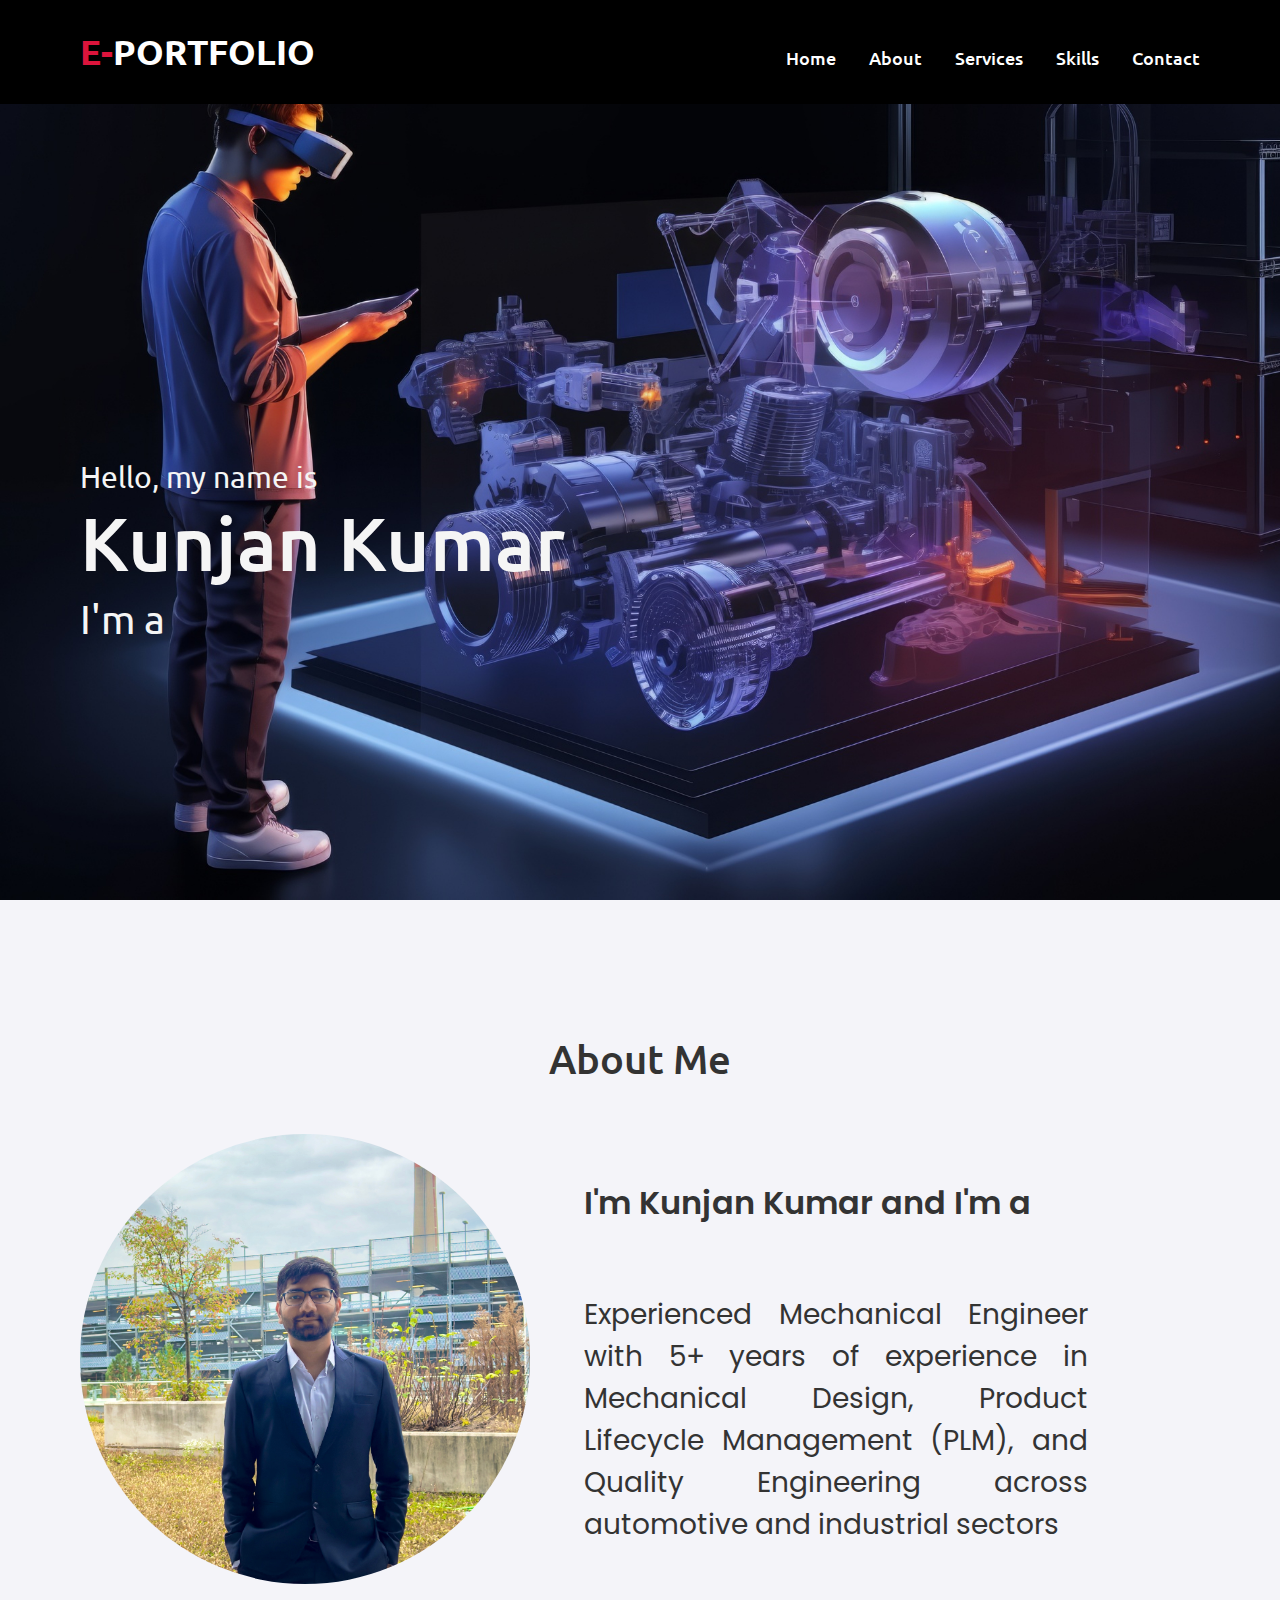
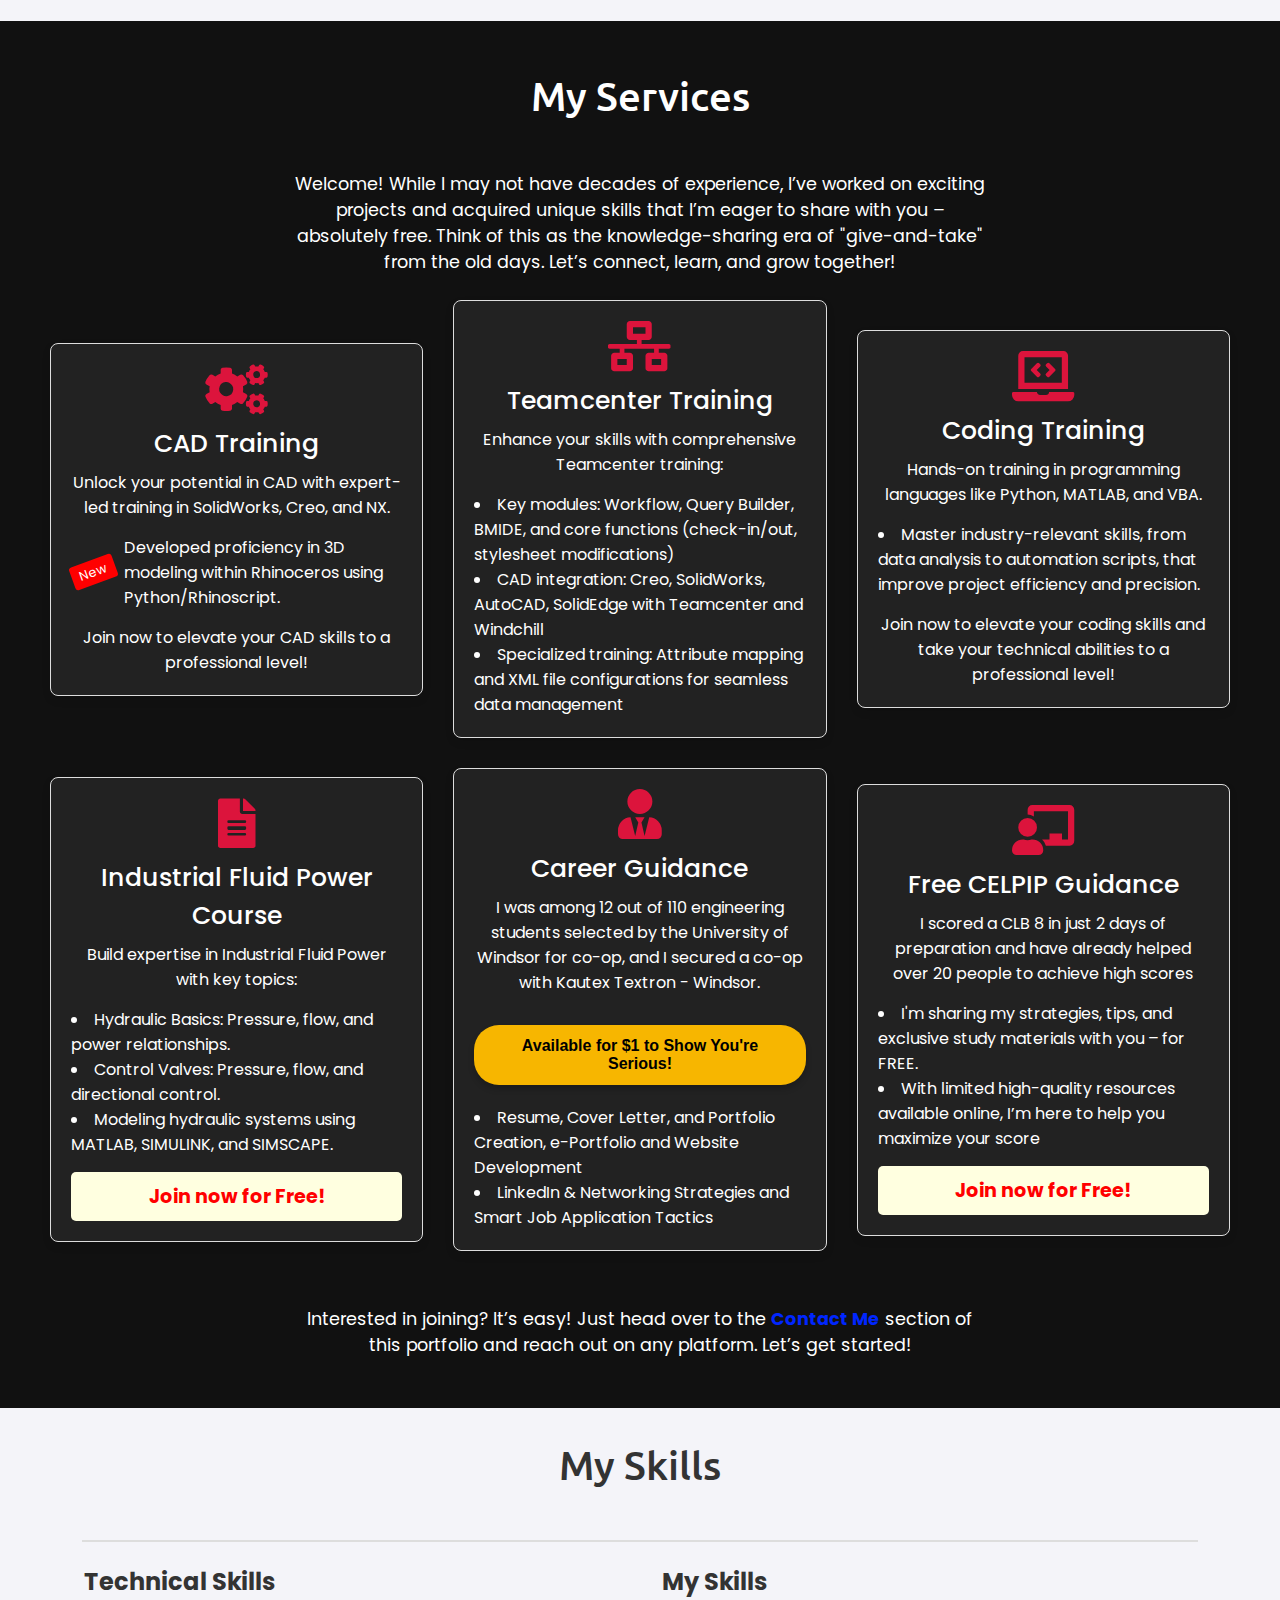
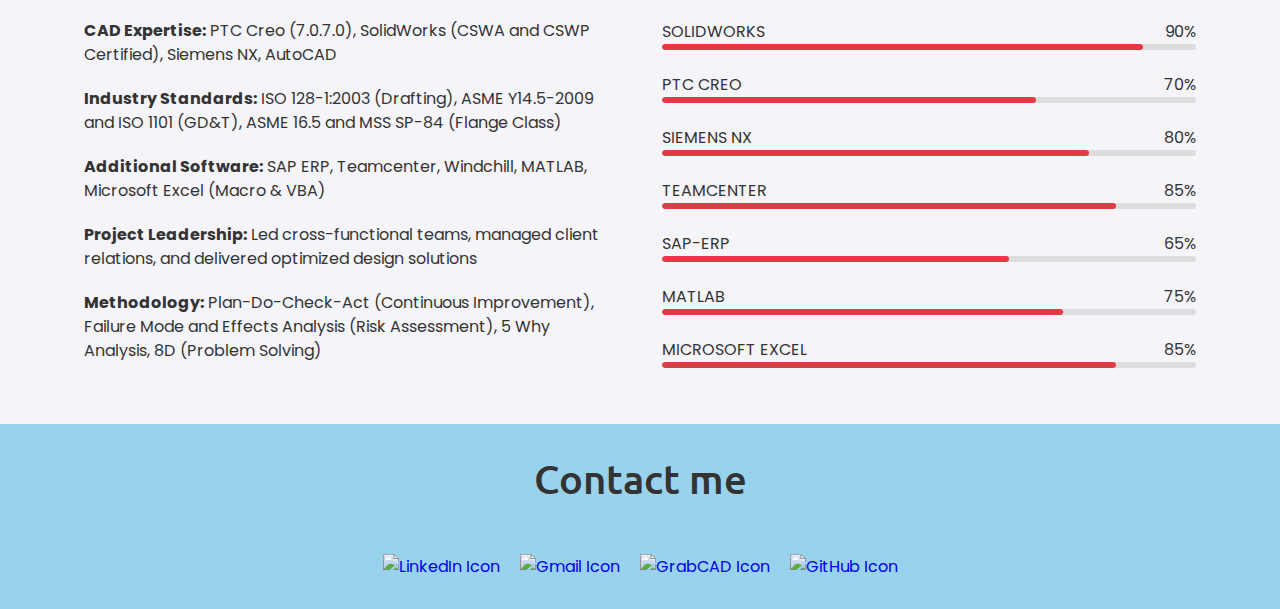
==== commit 54261388: "update v6" ====
--- a/index.html
+++ b/index.html
@@ -59,8 +59,8 @@
                         I'm Kunjan Kumar and I'm a <span class="typing-2"></span>
                     </div>                    
                     <p style="font-size: 28px;">Experienced Mechanical Engineer with 5+ years of experience in Mechanical Design, Product Lifecycle Management (PLM), and Quality Engineering across automotive and industrial sectors</p>
-                    <a href="https://drive.google.com/file/d/1AfbxkEjsjo0YsPPjgMQxcI9m2tKG1LAT/view?usp=sharing" target="_blank">Download CV</a>
-                    <a href="https://drive.google.com/file/d/1DJBXZLLs9EttHGOWjbt9uPzlmtWG4WTR/view?usp=sharing" target="_blank">Download Portfolio</a>
+                    <!-- <a href="https://drive.google.com/file/d/1AfbxkEjsjo0YsPPjgMQxcI9m2tKG1LAT/view?usp=sharing" target="_blank">Download CV</a>
+                    <a href="https://drive.google.com/file/d/1DJBXZLLs9EttHGOWjbt9uPzlmtWG4WTR/view?usp=sharing" target="_blank">Download Portfolio</a> -->
                 </div>
             </div>
         </div>
@@ -70,6 +70,12 @@
     <section class="services" id="services">
         <div class="max-width">
             <h2 class="title">My Services</h2>
+
+            <p style="text-align: center; margin: 20px auto; max-width: 700px; font-size: 1.1em;">
+                Welcome! While I may not have decades of experience, I’ve worked on exciting projects and acquired unique skills that I’m eager to share with you – absolutely free. 
+                Think of this as the knowledge-sharing era of "give-and-take" from the old days. Let’s connect, learn, and grow together!
+            </p>
+
             <div class="serv-content">
                 <div class="card"style="border: 1px solid #ddd; border-radius: 8px; margin: 5px; padding: 20px; box-shadow: 0px 4px 8px rgba(0, 0, 0, 0.1);">
                     <div class="box">
@@ -180,6 +186,9 @@
                         </p>
                     </div>
                 </div>
+                <p style="text-align: center; margin-top: 30px; font-size: 1.1em; max-width: 700px;">
+                    Interested in joining? It’s easy! Just head over to the <a href="#contact" style="color: #0026ff; text-decoration: none; font-weight: bold;">Contact Me</a> section of this portfolio and reach out on any platform. Let’s get started!
+                </p>
                </div>
             </div>
         </div>
--- a/style.css
+++ b/style.css
@@ -283,6 +283,35 @@
     margin: 10px 0 7px 0;
 }
 
+/* Add these styles to your CSS file or inside a <style> tag */
+.services .max-width {
+    max-width: 2000px; /* Limit the maximum width of the section */
+    margin: 0 auto; /* Center the section horizontally */
+    padding: 20px; /* Add some padding for better spacing */
+}
+
+.services .serv-content {
+    display: flex; /* Use flexbox for better alignment */
+    flex-wrap: wrap; /* Allow wrapping for responsive design */
+    justify-content: center; /* Center all cards horizontally */
+    gap: 20px; /* Add spacing between the cards */
+}
+
+.services .card {
+    flex: 1 1 calc(33.333% - 40px); /* Allow cards to be flexible */
+    max-width: calc(33.333% - 40px); /* Set a max width for cards */
+    box-sizing: border-box; /* Ensure padding does not affect width */
+    min-width: 250px; /* Ensure cards don’t shrink too much */
+}
+
+/* Optional: Style adjustments for smaller screens */
+@media screen and (max-width: 768px) {
+    .services .card {
+        flex: 1 1 100%; /* Make each card full-width on smaller screens */
+    }
+}
+
+
 /* skills section styling */
 
 
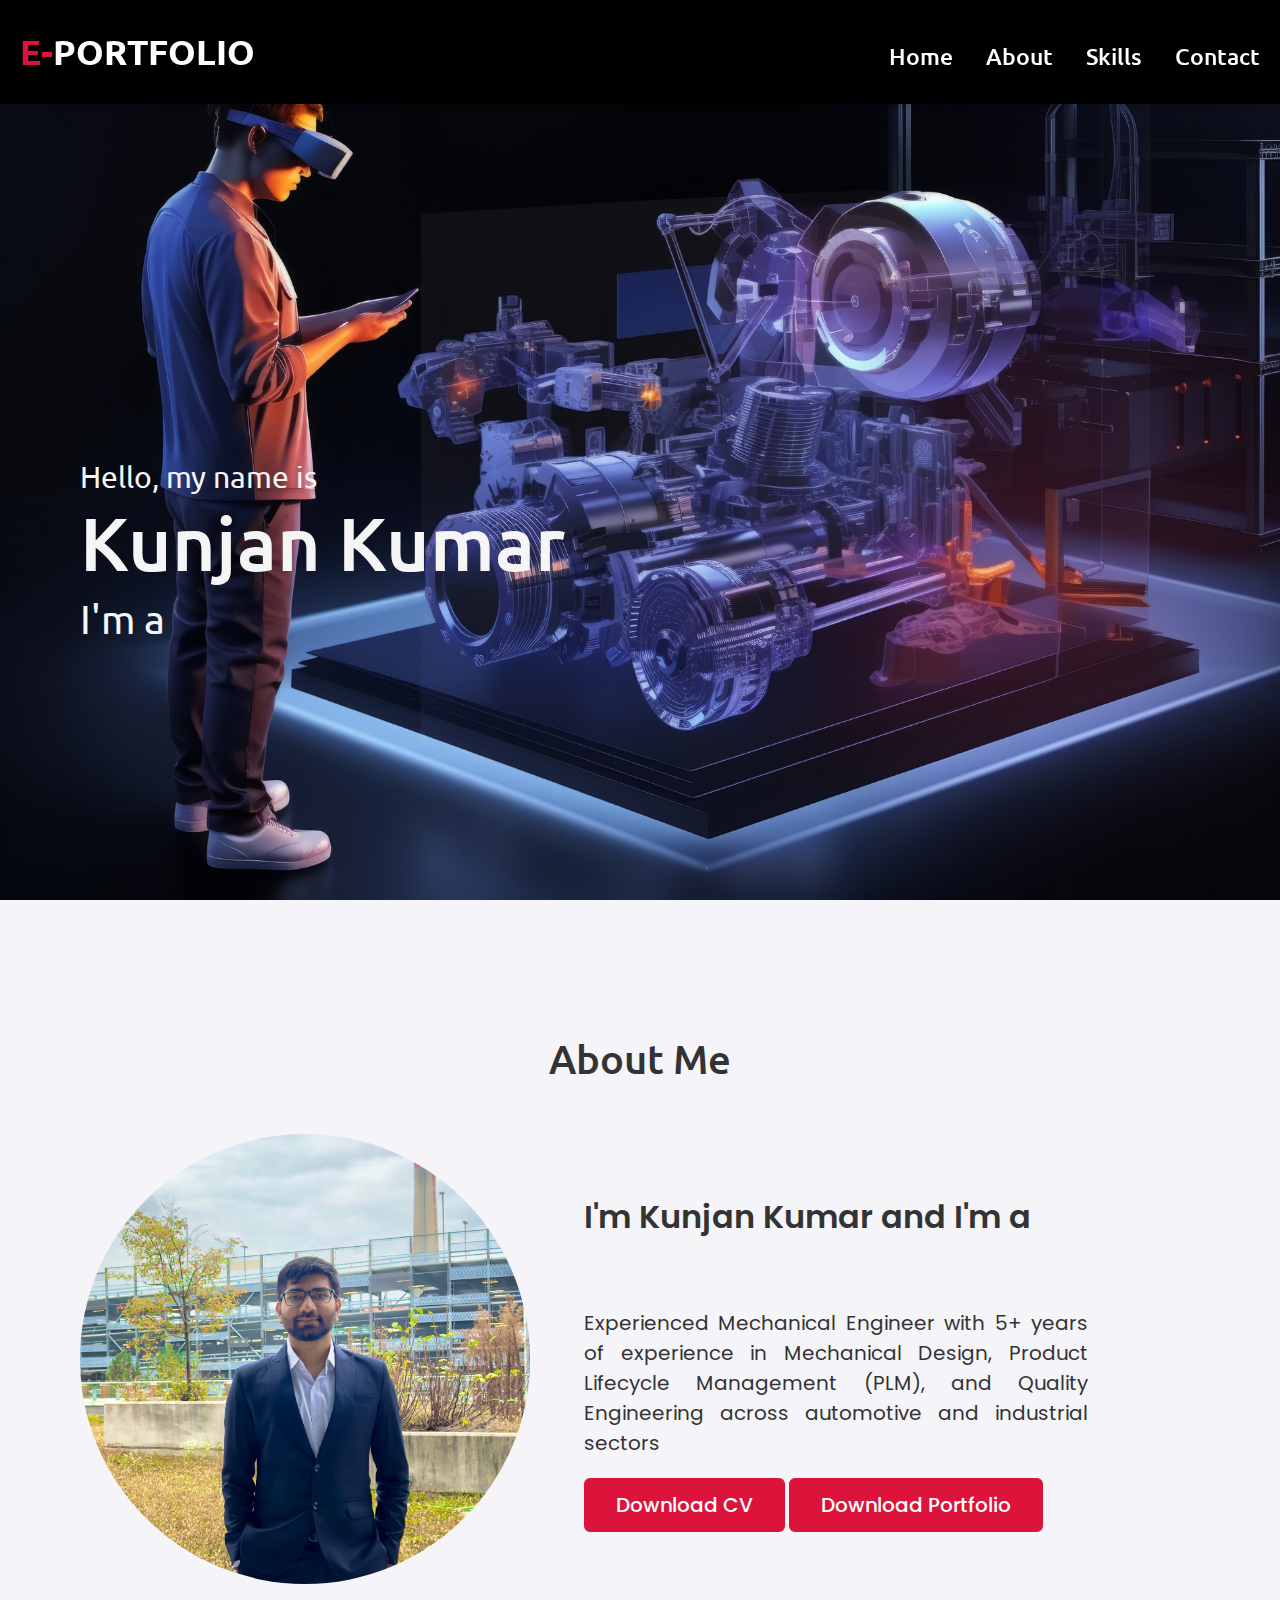
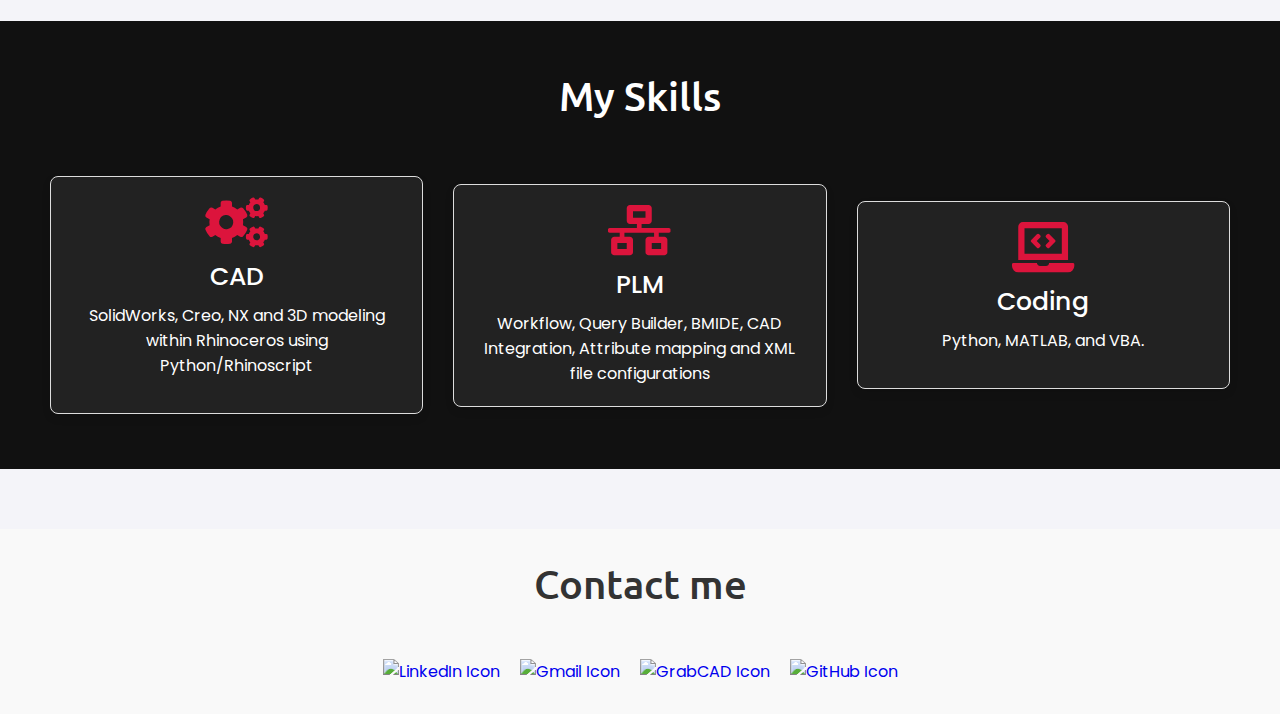
==== commit 488a3fc4: "update simple" ====
--- a/index.html
+++ b/index.html
@@ -23,8 +23,8 @@
             <ul class="menu">
                 <li><a href="#home" class="menu-btn">Home</a></li>
                 <li><a href="#about" class="menu-btn">About</a></li>
-                <li><a href="#services" class="menu-btn">Services</a></li>
-                <li><a href="#skills" class="menu-btn">Skills</a></li>
+                <li><a href="#services" class="menu-btn">Skills</a></li>
+                <!-- <li><a href="#Education" class="menu-btn"></a></li> -->
                 <li><a href="#contact" class="menu-btn">Contact</a></li>
             </ul>
             <div class="menu-btn">
@@ -48,6 +48,7 @@
     <!-- about section start -->
     <section class="about" id="about">
         <div class="max-width">
+            
             <h2 class="title">About Me</h2>
             <div class="about-content">
                 <div class="column left">
@@ -58,9 +59,9 @@
                     <div class="text" style="height: 100px;">
                         I'm Kunjan Kumar and I'm a <span class="typing-2"></span>
                     </div>                    
-                    <p style="font-size: 28px;">Experienced Mechanical Engineer with 5+ years of experience in Mechanical Design, Product Lifecycle Management (PLM), and Quality Engineering across automotive and industrial sectors</p>
-                    <!-- <a href="https://drive.google.com/file/d/1AfbxkEjsjo0YsPPjgMQxcI9m2tKG1LAT/view?usp=sharing" target="_blank">Download CV</a>
-                    <a href="https://drive.google.com/file/d/1DJBXZLLs9EttHGOWjbt9uPzlmtWG4WTR/view?usp=sharing" target="_blank">Download Portfolio</a> -->
+                    <p style="font-size: 20px;">Experienced Mechanical Engineer with 5+ years of experience in Mechanical Design, Product Lifecycle Management (PLM), and Quality Engineering across automotive and industrial sectors</p>
+                    <a href="https://drive.google.com/file/d/1AfbxkEjsjo0YsPPjgMQxcI9m2tKG1LAT/view?usp=sharing" target="_blank">Download CV</a>
+                    <a href="https://drive.google.com/file/d/1DJBXZLLs9EttHGOWjbt9uPzlmtWG4WTR/view?usp=sharing" target="_blank">Download Portfolio</a>
                 </div>
             </div>
         </div>
@@ -69,11 +70,10 @@
     <!-- services section start -->
     <section class="services" id="services">
         <div class="max-width">
-            <h2 class="title">My Services</h2>
+            <h2 class="title">My Skills</h2>
 
             <p style="text-align: center; margin: 20px auto; max-width: 700px; font-size: 1.1em;">
-                Welcome! While I may not have decades of experience, I’ve worked on exciting projects and acquired unique skills that I’m eager to share with you – absolutely free. 
-                Think of this as the knowledge-sharing era of "give-and-take" from the old days. Let’s connect, learn, and grow together!
+                <!-- While I may not have decades of experience, I’ve worked on exciting projects and acquired unique skills. -->
             </p>
 
             <div class="serv-content">
@@ -83,18 +83,20 @@
                         <!-- <i class="fas fa-drafting-compass"></i> -->
                         <i class="fas fa-cogs"></i>
                         <!-- <i class="fas fa-tools"></i> -->
-                        <div class="text">CAD Training</div>
+                        <div class="text">CAD</div>
                         <p style="position: relative;">
-                            <p style="text-align: center; margin-bottom: 15px;">Unlock your potential in CAD with expert-led training in SolidWorks, Creo, and NX.</p>
-                                <div style="text-align: left; width: fit-content; margin: 0 auto;">
+                            <p style="text-align: center; margin-bottom: 15px;">SolidWorks, Creo, NX and 3D modeling within Rhinoceros using Python/Rhinoscript</p>
+                            <!-- <li>SolidWorks, Creo, NX and 3D modeling within Rhinoceros using Python/Rhinoscript</li> -->
+                            <!-- <li>3D modeling within Rhinoceros using Python/Rhinoscript</li> -->
+                                <!-- <div style="text-align: center; width: fit-content; margin: 0 auto;">
                                     <div style="display: flex; align-items: center; margin-top: 10px;">
-                                        <span style="display: inline-block; transform: rotate(-20deg); background-color: red; color: white; padding: 3px 8px; margin-right: 8px; border-radius: 3px; font-size: 0.8em;">
+                                        <span style="display: inline-block; transform: rotate(-20deg); background-color: red; color: white; padding: 3px 8px; margin-right: 0px; border-radius: 3px; font-size: 0.8em;">
                                             New
                                         </span>
-                                        Developed proficiency in 3D modeling within Rhinoceros using Python/Rhinoscript.
+                                        <li>3D modeling within Rhinoceros using Python/Rhinoscript</li>
                                     </div>
-                                </div>
-                                <p style="text-align: center; margin-top: 15px;">Join now to elevate your CAD skills to a professional level!</p>
+                                </div> -->
+                                <!-- <p style="text-align: center; margin-top: 15px;">Join now to elevate your CAD skills to a professional level!</p> -->
                     </div>
                 </div>
                 <div class="card"style="border: 1px solid #ddd; border-radius: 8px; margin: 5px; padding: 20px; box-shadow: 0px 4px 8px rgba(0, 0, 0, 0.1);">
@@ -103,12 +105,10 @@
                         <i class="fas fa-project-diagram"></i>
                         <i class="fas fa-database"></i> -->
                         <i class="fas fa-network-wired"></i>
-                        <div class="text">Teamcenter Training</div>
-                        <p style="text-align: center;margin-bottom: 15px;">Enhance your skills with comprehensive Teamcenter training:</p>
-                        <ul style="text-align: left; list-style-position: inside; padding: 0; margin: 0 auto; width: fit-content;">
-                            <li>Key modules: Workflow, Query Builder, BMIDE, and core functions (check-in/out, stylesheet modifications)</li>
-                            <li>CAD integration: Creo, SolidWorks, AutoCAD, SolidEdge with Teamcenter and Windchill</li>
-                            <li>Specialized training: Attribute mapping and XML file configurations for seamless data management</li>
+                        <div class="text">PLM</div>
+                        <!-- <p style="text-align: center;margin-bottom: 15px;">Enhance your skills with comprehensive Teamcenter training:</p> -->
+                        <ul style="text-align: center; list-style-position: inside; padding: 0; margin: 0 auto; width: fit-content;">
+                            Workflow, Query Builder, BMIDE, CAD Integration, Attribute mapping and XML file configurations
                         </ul>
                         <!-- <p style="text-align: center; margin-top: 15px;">Perfect for professionals looking to advance in PLM software and CAD integration!</p> -->
                     </div>
@@ -119,76 +119,16 @@
                         <i class="fas fa-file-code"></i> -->
                         <i class="fas fa-laptop-code"></i>
                         <!-- <i class="fas fa-terminal"></i> -->
-                        <div class="text">Coding Training</div>
-                        <p style="text-align: center;margin-bottom: 15px;">Hands-on training in programming languages like Python, MATLAB, and VBA.</p>
+                        <div class="text">Coding</div>
+                        <p style="text-align: center;margin-bottom: 15px;">Python, MATLAB, and VBA.</p>
                         <ul style="text-align: left; list-style-position: inside; padding: 0; margin: 0 auto; width: fit-content;">
                             <!-- <li>Learn from an experienced professional with a strong technical background in coding for engineering and automation.</li> -->
-                            <li>Master industry-relevant skills, from data analysis to automation scripts, that improve project efficiency and precision.</li>
+                            <!-- <li>Master industry-relevant skills, from data analysis to automation scripts, that improve project efficiency and precision.</li> -->
                         </ul>
-                        <p style="text-align: center; margin-top: 15px;">Join now to elevate your coding skills and take your technical abilities to a professional level!</p>
-                    </div>
-                </div>
-                <div class="card"style="border: 1px solid #ddd; border-radius: 8px; margin: 5px; padding: 20px; box-shadow: 0px 4px 8px rgba(0, 0, 0, 0.1);">
-                    <div class="box">
-                        <!-- <i class="fas fa-certificate"></i>
-                        <i class="fas fa-book-open"></i>
-                        <i class="fas fa-brain"></i> -->
-                        <i class="fas fa-file-alt"></i>
-                        <div class="text">Industrial Fluid Power Course</div>
-                        <p style="text-align: center;margin-bottom: 15px;">Build expertise in Industrial Fluid Power with key topics:</p>
-                        <ul style="text-align: left; list-style-position: inside; padding: 0; margin: 0 auto; width: fit-content;">
-                            <li>Hydraulic Basics: Pressure, flow, and power relationships.</li>
-                            <li>Control Valves: Pressure, flow, and directional control.</li>
-                            <li>Modeling hydraulic systems using MATLAB, SIMULINK, and SIMSCAPE.</li>
-                        </ul>
-                        <p style="text-align: center; margin-top: 15px; font-size: 1.2em; font-weight: bold; color: #ff0000; background-color: #ffffe0; padding: 10px; border-radius: 5px;">
-                            Join now for Free!
-                        </p>                        
-                    </div>
-                </div>
-                <div class="card"style="border: 1px solid #ddd; border-radius: 8px; margin: 5px; padding: 20px; box-shadow: 0px 4px 8px rgba(0, 0, 0, 0.1);">
-                    <div class="box">
-                        <!-- <i class="fas fa-chart-line"></i>
-                        <i class="fas fa-lightbulb"></i>
-                        <i class="fas fa-graduation-cap"></i>
-                        <i class="fas fa-briefcase"></i>
-                        <i class="fas fa-compass"></i> -->
-                        <i class="fas fa-user-tie"></i>
-                        <div class="text">Career Guidance</div>
-                        <p style="text-align: center;margin-bottom: 15px;">I was among 12 out of 110 engineering students selected by the University of Windsor for co-op, and I secured a co-op with Kautex Textron - Windsor.</p>
-                        <button style="background-color: #f7b600; color: black; padding: 12px 24px; font-size: 1em; font-weight: bold; border: none; border-radius: 25px; cursor: pointer; box-shadow: 0px 4px 6px rgba(0, 0, 0, 0.2); margin-top: 15px; margin-bottom: 20px;" 
-                            onclick="openPaymentWindow()">
-                            Available for $1 to Show You're Serious!
-                        </button>
-
-                        <script>
-                        function openPaymentWindow() {
-                            alert("To confirm your commitment, please send an Interac e-Transfer of $1 to: Kunjan0606@gmail.com");
-                        }
-                        </script>
-                        <ul style="text-align: left; list-style-position: inside; padding: 0; margin: 0 auto; width: fit-content;">
-                            <li>Resume, Cover Letter, and Portfolio Creation, e-Portfolio and Website Development</li>
-                            <li>LinkedIn & Networking Strategies and Smart Job Application Tactics</li>
-                        </ul>
-                    </div>
-                </div>
-                <div class="card"style="border: 1px solid #ddd; border-radius: 8px; margin: 5px; padding: 20px; box-shadow: 0px 4px 8px rgba(0, 0, 0, 0.1);">
-                    <div class="box">
-                        <i class="fas fa-chalkboard-teacher"></i>
-                        <div class="text">Free CELPIP Guidance</div>
-                        <p style="text-align: center;margin-bottom: 15px;">I scored a CLB 8 in just 2 days of preparation and have already helped over 20 people to achieve high scores</p>
-                        <ul style="text-align: left; list-style-position: inside; padding: 0; margin: 0 auto; width: fit-content;">
-                            <li>I'm sharing my strategies, tips, and exclusive study materials with you – for FREE.</li>
-                            <li>With limited high-quality resources available online, I’m here to help you maximize your score</li>
-                        </ul>
-                        <p style="text-align: center; margin-top: 15px; font-size: 1.2em; font-weight: bold; color: #ff0000; background-color: #ffffe0; padding: 10px; border-radius: 5px;">
-                            Join now for Free!
-                        </p>
-                    </div>
-                </div>
-                <p style="text-align: center; margin-top: 30px; font-size: 1.1em; max-width: 700px;">
-                    Interested in joining? It’s easy! Just head over to the <a href="#contact" style="color: #0026ff; text-decoration: none; font-weight: bold;">Contact Me</a> section of this portfolio and reach out on any platform. Let’s get started!
-                </p>
+                        <!-- <p style="text-align: center; margin-top: 15px;">Join now to elevate your coding skills and take your technical abilities to a professional level!</p> -->
+                    </div>
+                </div>
+                
                </div>
             </div>
         </div>
@@ -214,26 +154,26 @@
                                             background-color: #f4f4f9;
                                         }
                                         .container {
-                                            max-width: 1500px;
+                                            max-width: 0px;
                                             margin: 0 auto;
-                                            padding: 2px;
+                                            padding: 0px;
                                         }
                                         h3.title {
                                             text-align: center;
-                                            font-size: 2em;
-                                            margin-bottom: 20px;
+                                            font-size: 0em;
+                                            margin-bottom: 0px;
                                         }
                                         .skills-section {
                                             display: flex;
                                             gap: 40px;
                                             align-items: flex-start;
                                             justify-content: center;
-                                            border-top: 2px solid #ddd;
-                                            padding-top: 20px;
+                                            border-top: 0px solid #ddd;
+                                            padding-top: 0px;
                                         }
                                         .technical-skills, .skill-bars {
                                             flex: 1;
-                                            padding: 2px;
+                                            padding: 0px;
                                         }
                                         .technical-skills ul {
                                             list-style: none;
@@ -241,7 +181,7 @@
                                             margin: 0;
                                         }
                                         .technical-skills li {
-                                            margin-top: 20px;
+                                            margin-top: 0px;
                                             line-height: 1.5;
                                         }
                                         .technical-skills strong {
@@ -249,10 +189,10 @@
                                         }
                                         .skill-bars h3 {
                                             font-size: 1.5em;
-                                            margin-bottom: 20px;
+                                            margin-bottom: 0px;
                                         }
                                         .skill {
-                                            margin-bottom: 22px;
+                                            margin-bottom: 0px;
                                         }
                                         .skill-label {
                                             display: flex;
@@ -275,96 +215,8 @@
                                 </head>
                                 <body>
 
-                                <div class="container">
-                                    <h2 class="title">My Skills</h2>
-                                    <!-- <h3 class="title">My Skills</h3> -->
-                                    <div class="skills-section">
-                                        
-                                        <!-- Technical Skills Section -->
-                                        <div class="technical-skills">
-                                            <h2><strong>Technical Skills</strong></h2>
-                                            <ul>
-                                                <li><strong>CAD Expertise:</strong> PTC Creo (7.0.7.0), SolidWorks (CSWA and CSWP Certified), Siemens NX, AutoCAD</li>
-                                                <li><strong>Industry Standards:</strong> ISO 128-1:2003 (Drafting), ASME Y14.5-2009 and ISO 1101 (GD&T), ASME 16.5 and MSS SP-84 (Flange Class)</li>
-                                                <li><strong>Additional Software:</strong> SAP ERP, Teamcenter, Windchill, MATLAB, Microsoft Excel (Macro & VBA)</li>
-                                                <li><strong>Project Leadership:</strong> Led cross-functional teams, managed client relations, and delivered optimized design solutions</li>
-                                                <li><strong>Methodology:</strong> Plan-Do-Check-Act (Continuous Improvement), Failure Mode and Effects Analysis (Risk Assessment), 5 Why Analysis, 8D (Problem Solving)</li>
-                                            </ul>
-                                        </div>
-                                        
-                                        <!-- Skills Progress Bars Section -->
-                                        <div class="skill-bars">
-                                            <h3>My Skills</h3>
-                                            
-                                            <div class="skill">
-                                                <div class="skill-label">
-                                                    <span>SOLIDWORKS</span>
-                                                    <span>90%</span>
-                                                </div>
-                                                <div class="skill-bar">
-                                                    <div class="skill-bar-fill" style="width: 90%;"></div>
-                                                </div>
-                                            </div>
-                                            
-                                            <div class="skill">
-                                                <div class="skill-label">
-                                                    <span>PTC CREO</span>
-                                                    <span>70%</span>
-                                                </div>
-                                                <div class="skill-bar">
-                                                    <div class="skill-bar-fill" style="width: 70%;"></div>
-                                                </div>
-                                            </div>
-
-                                            <div class="skill">
-                                                <div class="skill-label">
-                                                    <span>SIEMENS NX</span>
-                                                    <span>80%</span>
-                                                </div>
-                                                <div class="skill-bar">
-                                                    <div class="skill-bar-fill" style="width: 80%;"></div>
-                                                </div>
-                                            </div>
-
-                                            <div class="skill">
-                                                <div class="skill-label">
-                                                    <span>TEAMCENTER</span>
-                                                    <span>85%</span>
-                                                </div>
-                                                <div class="skill-bar">
-                                                    <div class="skill-bar-fill" style="width: 85%;"></div>
-                                                </div>
-                                            </div>
-
-                                            <div class="skill">
-                                                <div class="skill-label">
-                                                    <span>SAP-ERP</span>
-                                                    <span>65%</span>
-                                                </div>
-                                                <div class="skill-bar">
-                                                    <div class="skill-bar-fill" style="width: 65%;"></div>
-                                                </div>
-                                            </div>
-
-                                            <div class="skill">
-                                                <div class="skill-label">
-                                                    <span>MATLAB</span>
-                                                    <span>75%</span>
-                                                </div>
-                                                <div class="skill-bar">
-                                                    <div class="skill-bar-fill" style="width: 75%;"></div>
-                                                </div>
-                                            </div>
-
-                                            <div class="skill">
-                                                <div class="skill-label">
-                                                    <span>MICROSOFT EXCEL</span>
-                                                    <span>85%</span>
-                                                </div>
-                                                <div class="skill-bar">
-                                                    <div class="skill-bar-fill" style="width: 85%;"></div>
-                                                </div>
-                                            </div>
+                                
+                                
                                         </div>
                                     </div>
                                 </div>
--- a/style.css
+++ b/style.css
@@ -77,6 +77,33 @@
 }
 
 /* navbar styling */
+
+/* Navbar Styles */
+.navbar {
+    background: #333; /* Background color */
+    color: #fff; /* Text color */
+    position: fixed; /* Fix the navigation bar at the top */
+    top: 0; /* Stick it to the top */
+    width: 100%; /* Make it span the entire width */
+    z-index: 1000; /* Ensure it stays above other content */
+    box-shadow: 0 2px 5px rgba(0, 0, 0, 0.2); /* Optional: add a shadow */
+    padding: 10px 0; /* Adjust spacing */
+}
+
+.navbar .max-width {
+    display: flex;
+    justify-content: space-between;
+    align-items: center;
+    max-width: 1615px;
+    margin: auto;
+    padding: 0 20px;
+}
+
+/* Add a margin to the content below the navbar to prevent overlap */
+body {
+    padding-top: 60px; /* Adjust based on the height of your navbar */
+}
+
 .navbar{
     position: sticky;
     background-color: black;
@@ -116,7 +143,7 @@
 .navbar .menu li a{
     display: block;
     color: white;
-    font-size: 18px;
+    font-size: 23px;
     font-weight: 500;
     margin-left: 25px;
     transition: all 0.3s ease-out;
@@ -197,7 +224,7 @@
     margin: 5px 0;
 }
 .home .home-content .text-3 span{
-    color: white;
+    color: crimson;
     font-weight: 500;
 }
 
@@ -403,7 +430,7 @@
 
 /* contact section styling */
 .contact {
-    background-color: rgb(152, 210, 236);
+    background-color: rgb(249, 249, 249);
 }
 .symbol {
     padding: 1.5%;
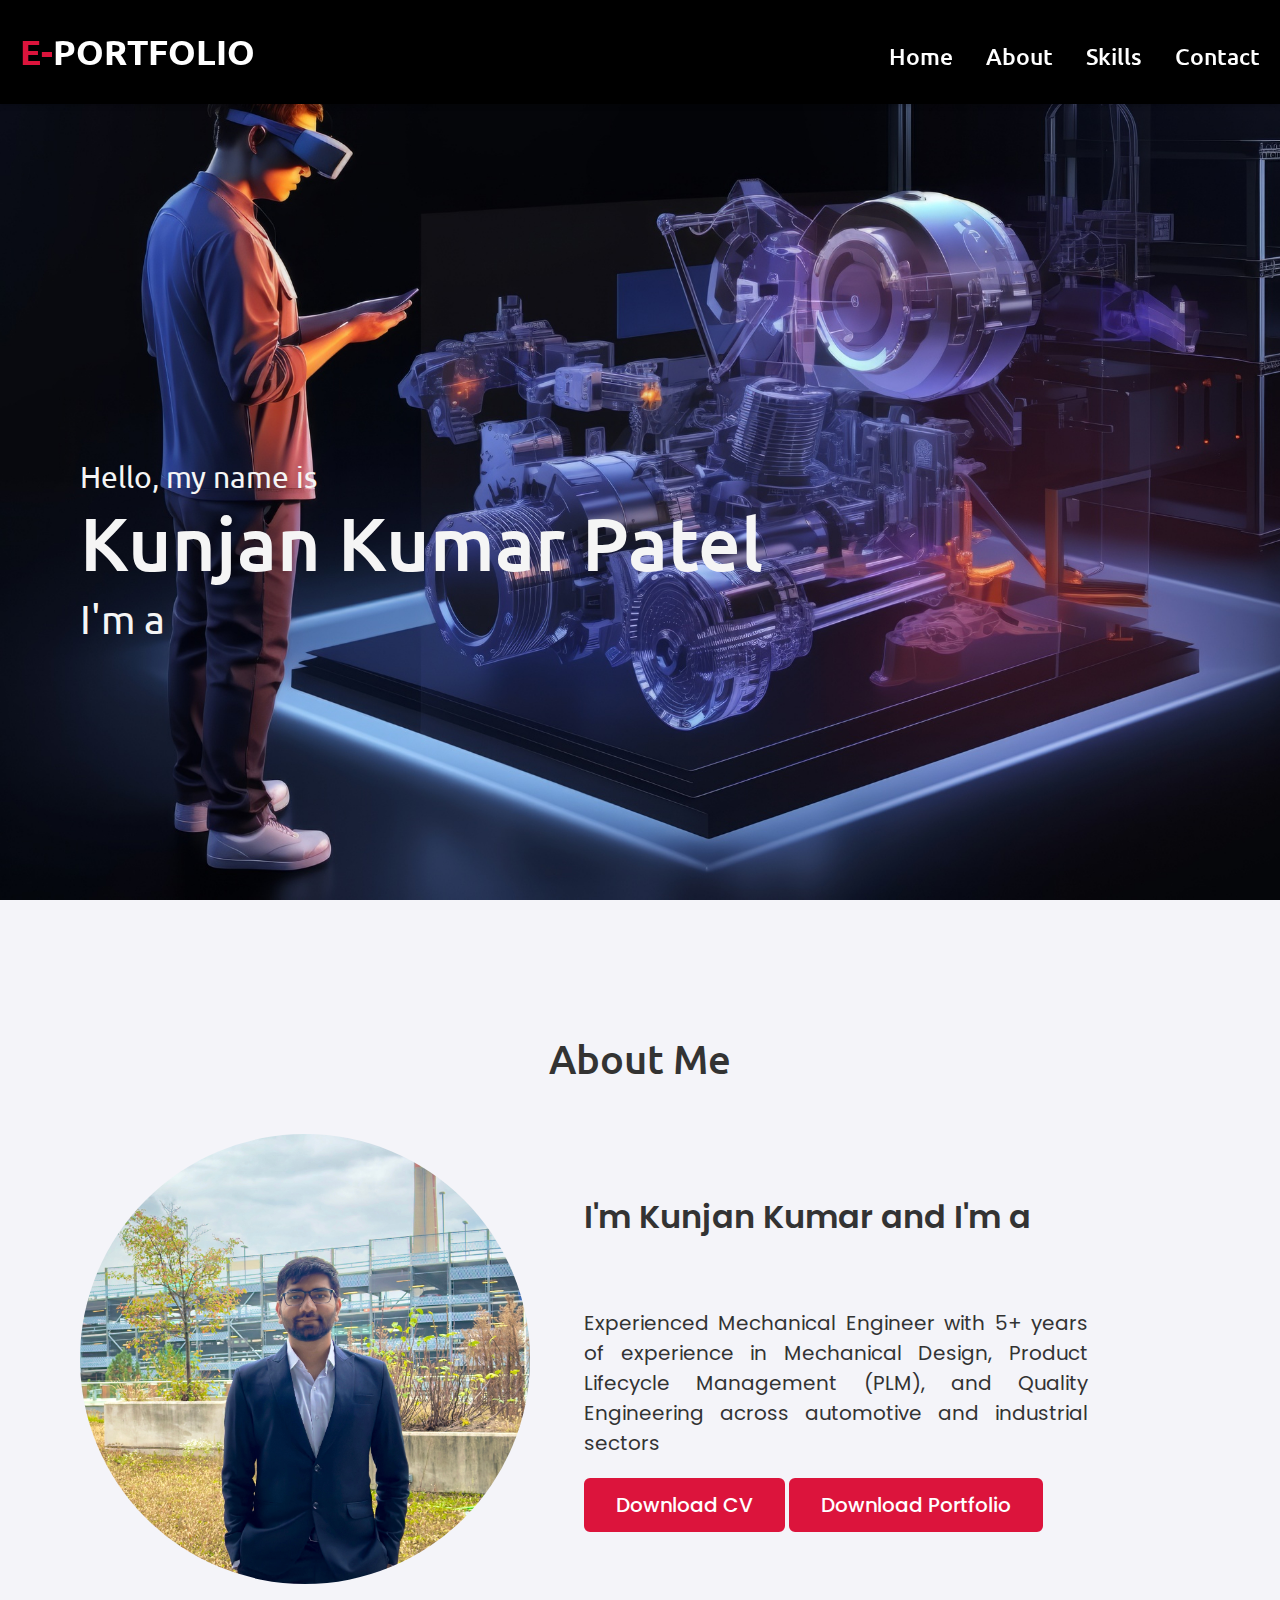
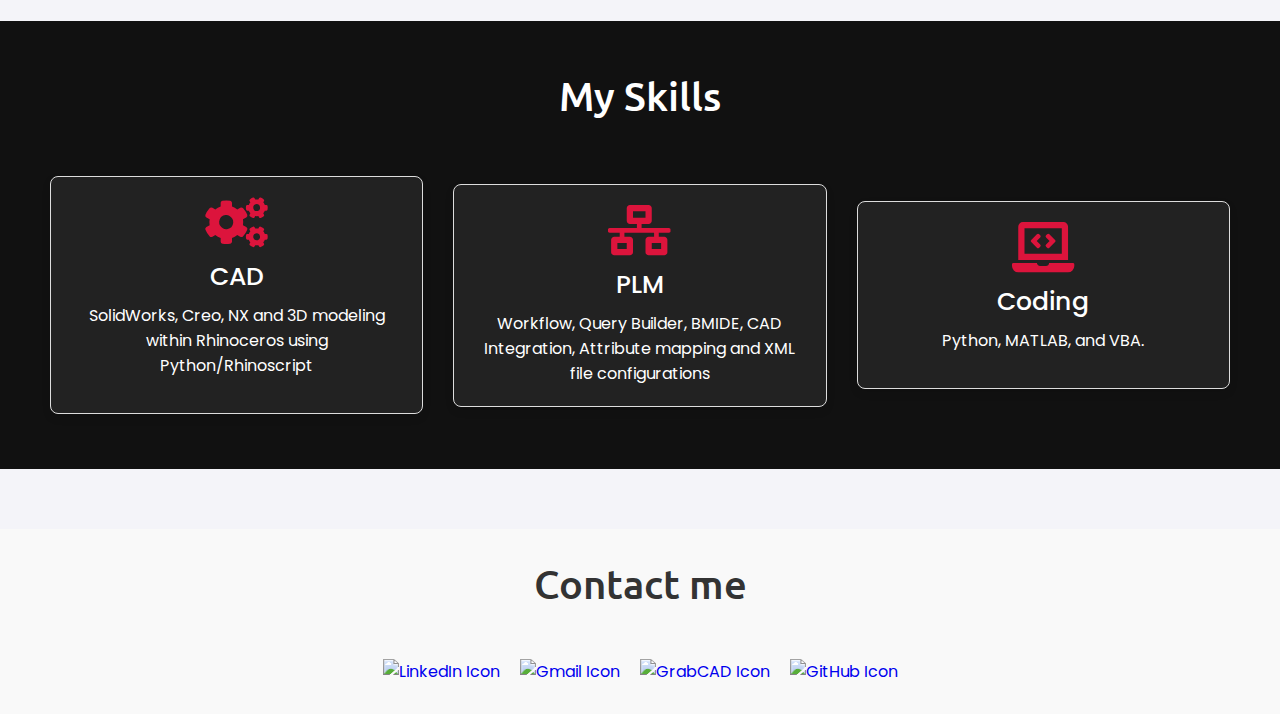
==== commit ad69f27f: "new" ====
--- a/index.html
+++ b/index.html
@@ -38,7 +38,7 @@
         <div class="max-width">
             <div class="home-content">
                 <div class="text-1">Hello, my name is</div>
-                <div class="text-2">Kunjan Kumar</div>
+                <div class="text-2">Kunjan Kumar Patel</div>
                 <div class="text-3">I'm a <span class="typing"></span></div>
                 <!-- <a href="#">Hire me</a> -->
             </div>
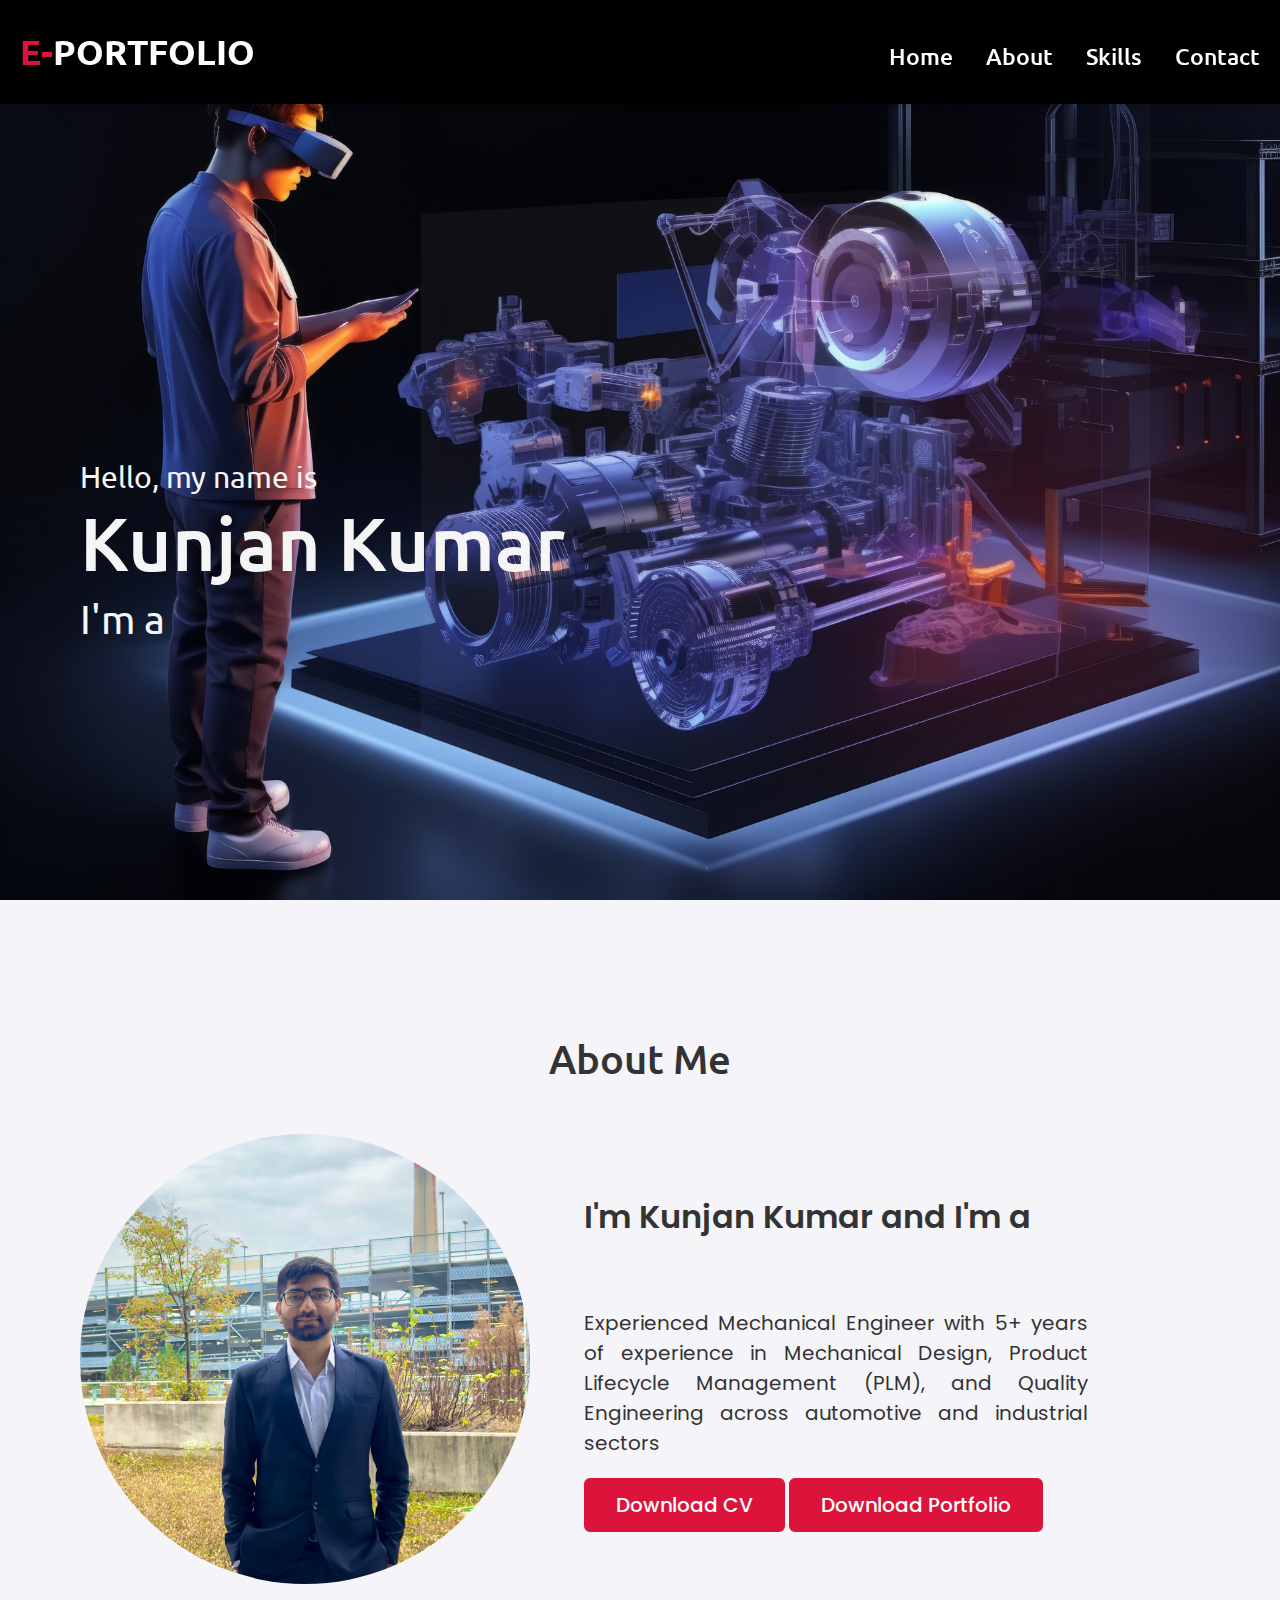
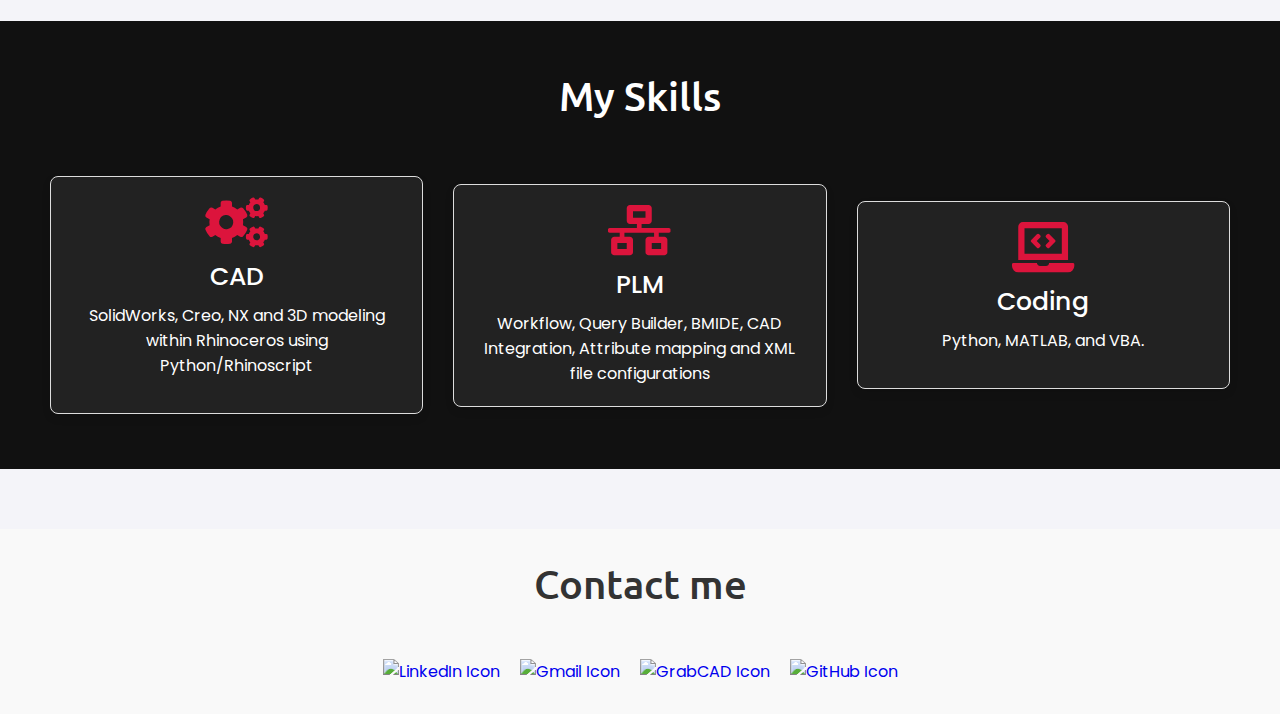
==== commit 013451f6: "new" ====
--- a/index.html
+++ b/index.html
@@ -38,7 +38,7 @@
         <div class="max-width">
             <div class="home-content">
                 <div class="text-1">Hello, my name is</div>
-                <div class="text-2">Kunjan Kumar Patel</div>
+                <div class="text-2">Kunjan Kumar</div>
                 <div class="text-3">I'm a <span class="typing"></span></div>
                 <!-- <a href="#">Hire me</a> -->
             </div>
